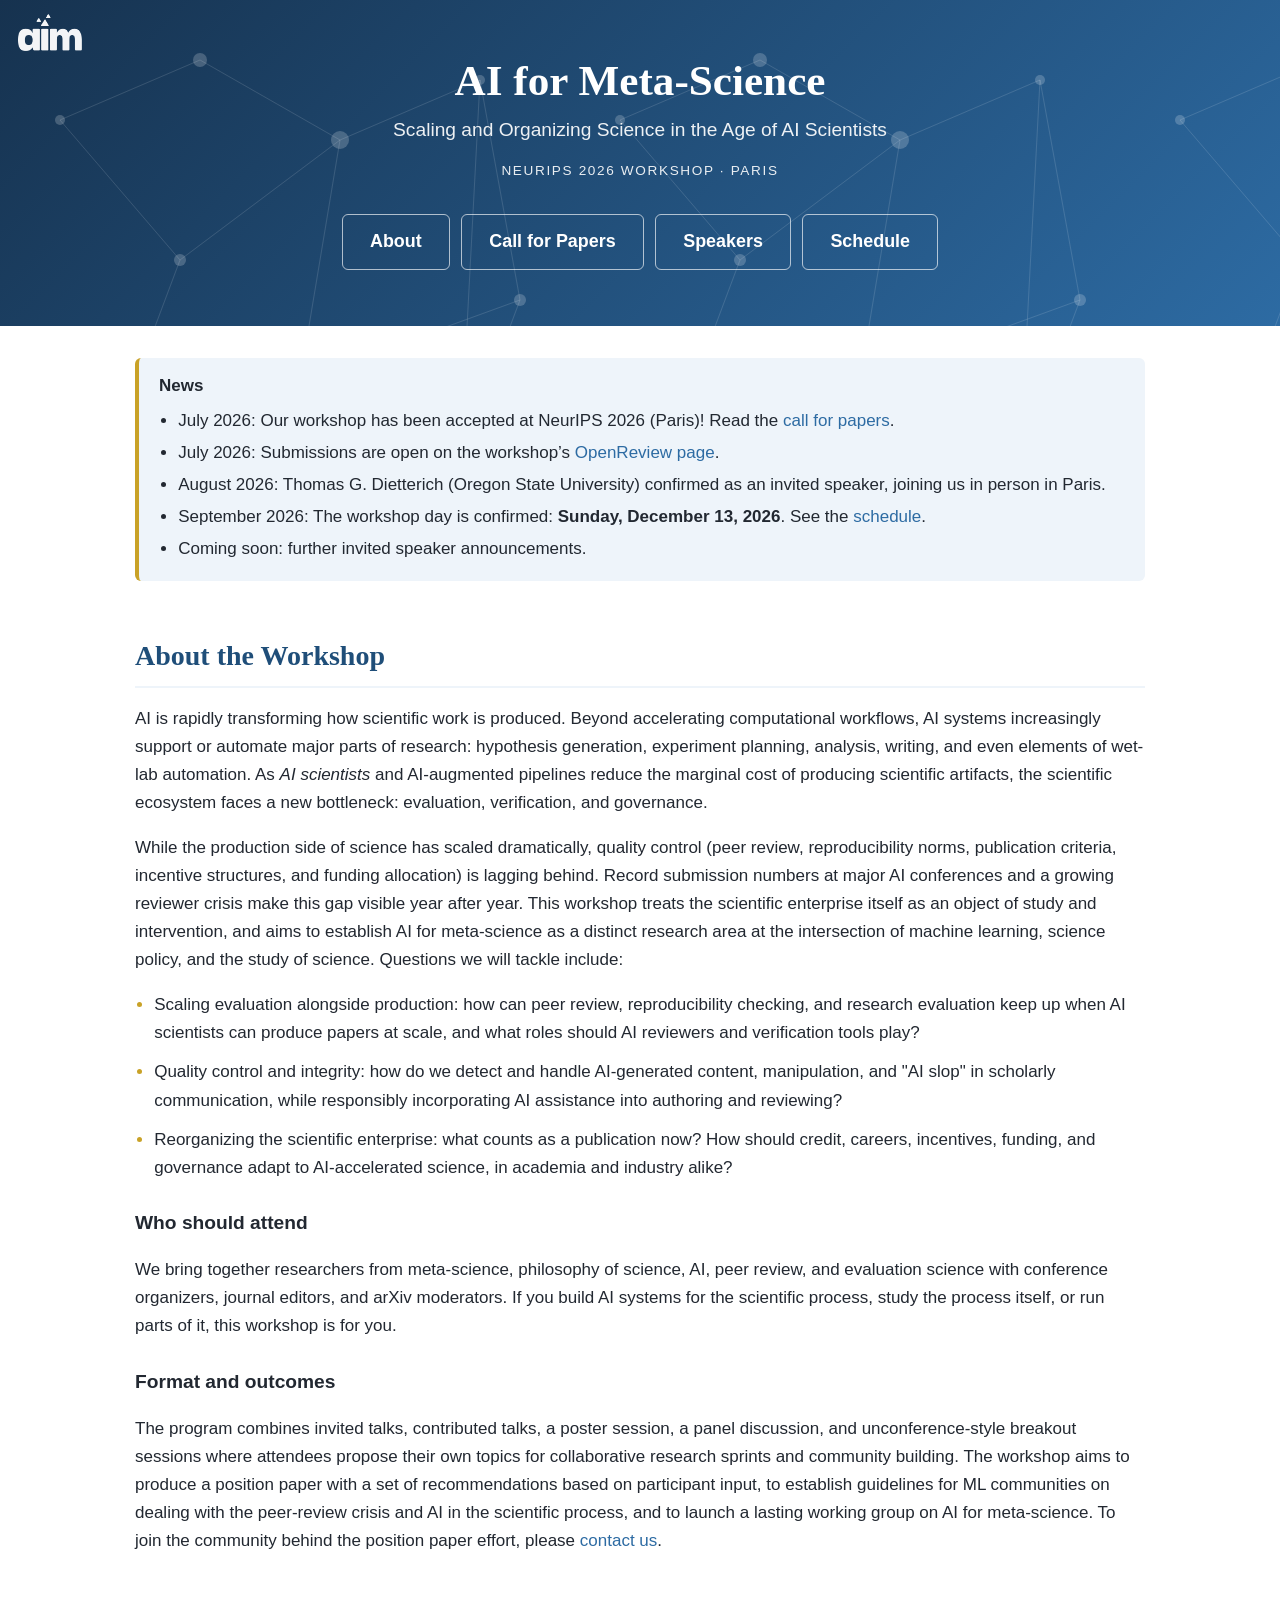
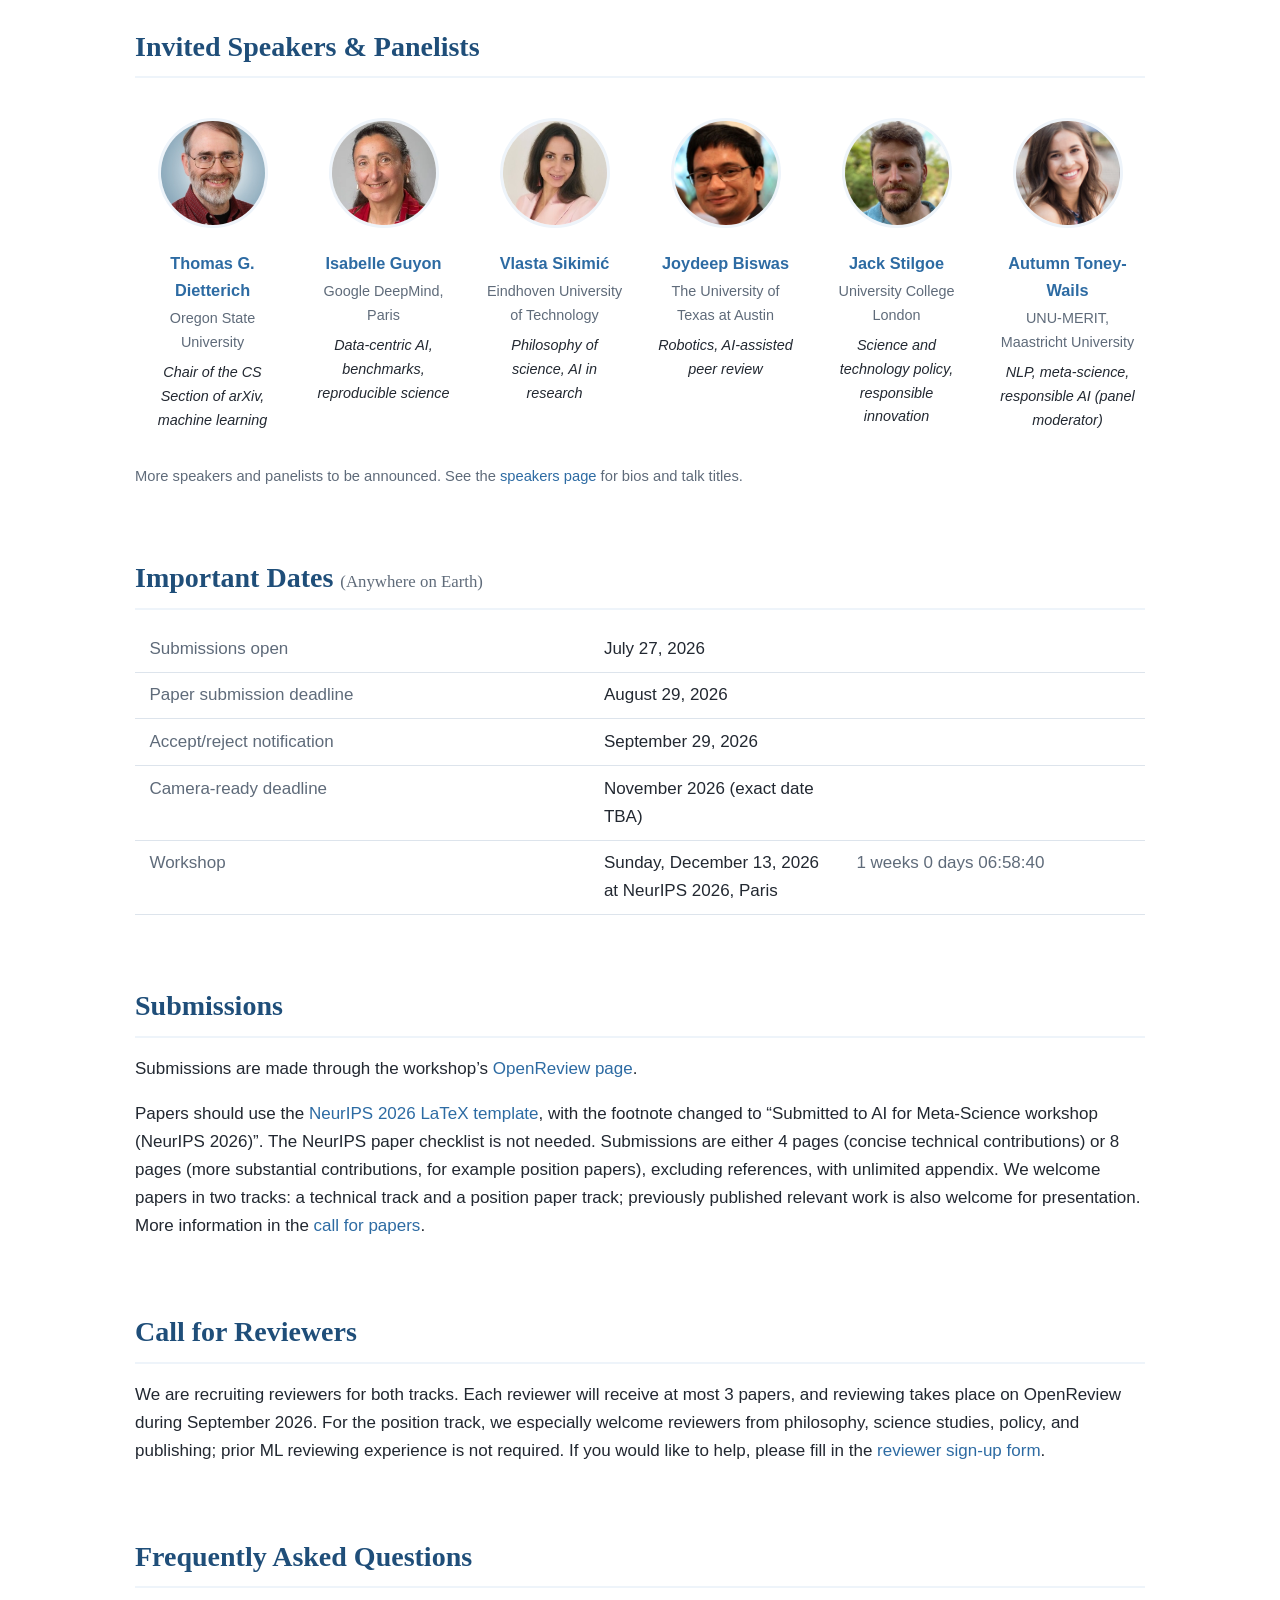
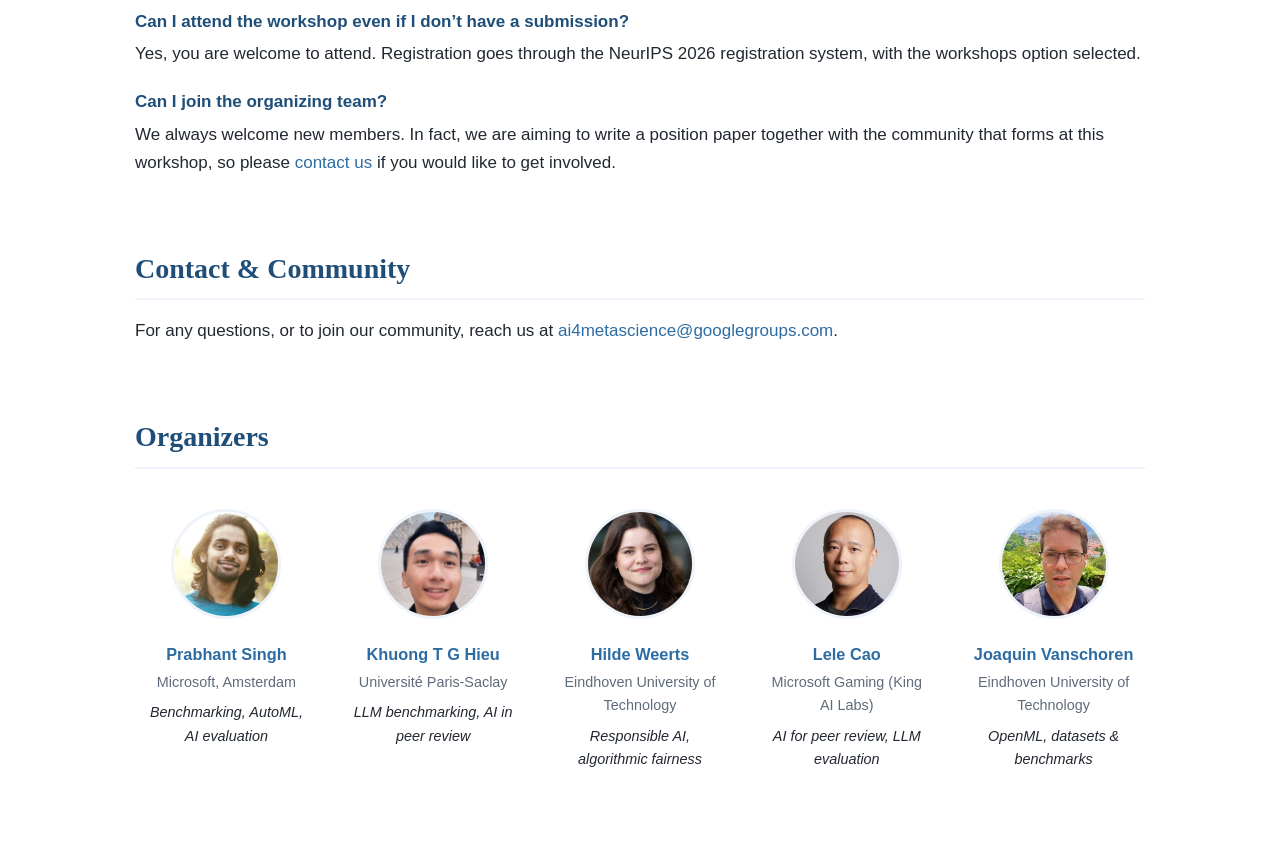
==== index.html @ 87238af1 "Confirm workshop day: Sunday, December 13, 2026" ====
<!DOCTYPE html>
<html lang="en">
<head>
  <meta charset="utf-8">
  <meta name="viewport" content="width=device-width, initial-scale=1">
  <title>AI for Meta-Science | NeurIPS 2026 Workshop</title>
  <meta name="description" content="AI for Meta-Science: Scaling and Organizing Science in the Age of AI Scientists. A NeurIPS 2026 workshop in Paris on AI in peer review, scientific evaluation, and the governance of AI-accelerated science. Call for papers: technical and position tracks, deadline August 29, 2026 (AoE).">
  <meta property="og:title" content="AI for Meta-Science | NeurIPS 2026 Workshop">
  <meta property="og:description" content="Call for papers: technical and position tracks on AI in peer review, AI scientists, and scientific evaluation. Submission deadline August 29, 2026 (AoE). Paris, December 13, 2026.">
  <meta property="og:type" content="website">
  <meta property="og:url" content="https://ai4metascience.org/">
  <meta property="og:image" content="https://ai4metascience.org/assets/aim-logo.png">
  <link rel="canonical" href="https://ai4metascience.org/">
  <script type="application/ld+json">
  {
    "@context": "https://schema.org",
    "@type": "Event",
    "name": "AI for Meta-Science: Scaling and Organizing Science in the Age of AI Scientists",
    "description": "A NeurIPS 2026 workshop on AI in peer review, scientific evaluation, and the governance of AI-accelerated science. Technical and position paper tracks; submission deadline August 29, 2026 (AoE).",
    "image": "https://ai4metascience.org/assets/aim-logo.png",
    "startDate": "2026-12-13T09:00:00+01:00",
    "endDate": "2026-12-13T18:00:00+01:00",
    "eventAttendanceMode": "https://schema.org/OfflineEventAttendanceMode",
    "eventStatus": "https://schema.org/EventScheduled",
    "location": {
      "@type": "Place",
      "name": "NeurIPS 2026",
      "address": {
        "@type": "PostalAddress",
        "addressLocality": "Paris",
        "addressCountry": "FR"
      }
    },
    "organizer": {
      "@type": "Organization",
      "name": "AI for Meta-Science Workshop Organizers",
      "url": "https://ai4metascience.org/",
      "email": "ai4metascience@googlegroups.com"
    },
    "url": "https://ai4metascience.org/"
  }
  </script>
  <link rel="icon" href="data:image/svg+xml,%3Csvg xmlns='http://www.w3.org/2000/svg' viewBox='0 0 32 32'%3E%3Ccircle cx='16' cy='16' r='15' fill='%2316324f'/%3E%3Ccircle cx='10' cy='11' r='3' fill='%23fff'/%3E%3Ccircle cx='22' cy='9' r='2.2' fill='%237fb3dd'/%3E%3Ccircle cx='21' cy='22' r='3' fill='%23fff'/%3E%3Ccircle cx='9' cy='23' r='2.2' fill='%237fb3dd'/%3E%3Cpath d='M10 11L22 9M22 9L21 22M21 22L9 23M9 23L10 11M10 11L21 22' stroke='%23aecde8' stroke-width='1' fill='none'/%3E%3C/svg%3E">
  <link rel="stylesheet" href="style.css">
</head>
<body>

<header id="top" class="hero">
  <a class="hero-brand" href="index.html"><img src="assets/aim-mark-white.png" alt="AI for Meta-Science" width="235" height="133"></a>
  <div class="hero-inner">
    <h1>AI for Meta&#8209;Science</h1>
    <p class="hero-sub">Scaling and Organizing Science in the Age of AI Scientists</p>
    <p class="hero-kicker">NeurIPS 2026 Workshop &middot; Paris</p>
    <div class="hero-buttons">
      <a class="btn btn-ghost" href="index.html">About</a>
      <a class="btn btn-ghost" href="cfp.html">Call for Papers</a>
      <a class="btn btn-ghost" href="speakers.html">Speakers</a>
      <a class="btn btn-ghost" href="schedule.html">Schedule</a>
    </div>
    </div>
  </div>
</header>

<main>

<section id="news" class="section">
  <div class="news-box">
    <strong>News</strong>
    <ul>
      <li>July 2026: Our workshop has been accepted at NeurIPS 2026 (Paris)! Read the <a href="cfp.html">call for papers</a>.</li>
      <li>July 2026: Submissions are open on the workshop&rsquo;s <a href="https://openreview.net/group?id=NeurIPS.cc/2026/Workshop/AI4MetaScience">OpenReview page</a>.</li>
      <li>August 2026: Thomas G. Dietterich (Oregon State University) confirmed as an invited speaker, joining us in person in Paris.</li>
      <li>September 2026: The workshop day is confirmed: <strong>Sunday, December 13, 2026</strong>. See the <a href="schedule.html">schedule</a>.</li>
      <li>Coming soon: further invited speaker announcements.</li>
    </ul>
  </div>
</section>

<section id="about" class="section">
  <h2>About the Workshop</h2>
  <p>
    AI is rapidly transforming how scientific work is produced. Beyond accelerating computational
    workflows, AI systems increasingly support or automate major parts of research: hypothesis
    generation, experiment planning, analysis, writing, and even elements of wet-lab automation.
    As <em>AI scientists</em> and AI-augmented pipelines reduce the marginal cost of producing
    scientific artifacts, the scientific ecosystem faces a new bottleneck: evaluation,
    verification, and governance.
  </p>
  <p>
    While the production side of science has scaled dramatically, quality control (peer review,
    reproducibility norms, publication criteria, incentive structures, and funding allocation)
    is lagging behind. Record submission numbers at major AI conferences and a growing reviewer
    crisis make this gap visible year after year. This workshop treats the scientific enterprise
    itself as an object of study and intervention, and aims to establish AI for meta-science as
    a distinct research area at the intersection of machine learning, science policy, and the
    study of science. Questions we will tackle include:
  </p>
  <ul class="objectives">
    <li>Scaling evaluation alongside production: how can peer review, reproducibility checking, and research evaluation keep up when AI scientists can produce papers at scale, and what roles should AI reviewers and verification tools play?</li>
    <li>Quality control and integrity: how do we detect and handle AI-generated content, manipulation, and "AI slop" in scholarly communication, while responsibly incorporating AI assistance into authoring and reviewing?</li>
    <li>Reorganizing the scientific enterprise: what counts as a publication now? How should credit, careers, incentives, funding, and governance adapt to AI-accelerated science, in academia and industry alike?</li>
  </ul>
  <h3>Who should attend</h3>
  <p>
    We bring together researchers from meta-science, philosophy of science, AI, peer review, and
    evaluation science with conference organizers, journal editors, and arXiv moderators. If you
    build AI systems for the scientific process, study the process itself, or run parts of it,
    this workshop is for you.
  </p>
  <h3>Format and outcomes</h3>
  <p>
    The program combines invited talks, contributed talks, a poster session, a panel discussion,
    and unconference-style breakout sessions where attendees propose their own topics for
    collaborative research sprints and community building. The workshop aims to produce a
    position paper with a set of recommendations based on participant input, to establish
    guidelines for ML communities on dealing with the peer-review crisis and AI in the scientific
    process, and to launch a lasting working group on AI for meta-science. To join the community
    behind the position paper effort, please <a href="#contact">contact us</a>.
  </p>
</section>

<section id="speakers" class="section">
  <h2>Invited Speakers &amp; Panelists</h2>
  <div class="people-grid">
    <div class="person">
      <img class="avatar" src="assets/thomas-dietterich.jpg" alt="Thomas G. Dietterich">
      <h3><a href="https://web.engr.oregonstate.edu/~tgd/">Thomas G. Dietterich</a></h3>
      <p class="affil">Oregon State University</p>
      <p class="talk">Chair of the CS Section of arXiv, machine learning</p>
    </div>
    <div class="person">
      <img class="avatar" src="assets/isabelle-guyon.jpg" alt="Isabelle Guyon">
      <h3><a href="https://guyon.chalearn.org/">Isabelle Guyon</a></h3>
      <p class="affil">Google DeepMind, Paris</p>
      <p class="talk">Data-centric AI, benchmarks, reproducible science</p>
    </div>
    <div class="person">
      <img class="avatar" src="assets/vlasta-sikimic.jpg" alt="Vlasta Sikimić">
      <h3><a href="https://vlastasikimic.com/">Vlasta Sikimić</a></h3>
      <p class="affil">Eindhoven University of Technology</p>
      <p class="talk">Philosophy of science, AI in research</p>
    </div>
    <div class="person">
      <img class="avatar" src="assets/joydeep-biswas.jpg" alt="Joydeep Biswas">
      <h3><a href="https://www.joydeepb.com/">Joydeep Biswas</a></h3>
      <p class="affil">The University of Texas at Austin</p>
      <p class="talk">Robotics, AI-assisted peer review</p>
    </div>
    <div class="person">
      <img class="avatar" src="assets/jack-stilgoe.jpg" alt="Jack Stilgoe">
      <h3><a href="https://profiles.ucl.ac.uk/342-jack-stilgoe">Jack Stilgoe</a></h3>
      <p class="affil">University College London</p>
      <p class="talk">Science and technology policy, responsible innovation</p>
    </div>
    <div class="person">
      <img class="avatar" src="assets/autumn-toney-wails.jpg" alt="Autumn Toney-Wails">
      <h3><a href="https://www.autumntoney.com/">Autumn Toney-Wails</a></h3>
      <p class="affil">UNU-MERIT, Maastricht University</p>
      <p class="talk">NLP, meta-science, responsible AI (panel moderator)</p>
    </div>
  </div>
  <p class="note">More speakers and panelists to be announced. See the <a href="speakers.html">speakers page</a> for bios and talk titles.</p>
</section>

<section id="dates" class="section">
  <h2>Important Dates <span class="muted-inline">(Anywhere on Earth)</span></h2>
  <table class="dates-table">
    <tbody>
      <tr><td>Submissions open</td><td>July 27, 2026</td><td class="cd"></td></tr>
      <tr><td>Paper submission deadline</td><td>August 29, 2026</td><td class="cd"><span class="countdown" data-deadline="2026-08-30T11:59:59Z"></span></td></tr>
      <tr><td>Accept/reject notification</td><td>September 29, 2026</td><td class="cd"><span class="countdown" data-deadline="2026-09-30T11:59:59Z"></span></td></tr>
      <tr><td>Camera-ready deadline</td><td>November 2026 (exact date TBA)</td><td class="cd"></td></tr>
      <tr><td>Workshop</td><td>Sunday, December 13, 2026 at NeurIPS 2026, Paris</td><td class="cd"><span class="countdown" data-deadline="2026-12-13T08:00:00Z"></span></td></tr>
    </tbody>
  </table>
</section>

<section id="submissions" class="section">
  <h2>Submissions</h2>
  <p>
    Submissions are made through the workshop&rsquo;s
    <a href="https://openreview.net/group?id=NeurIPS.cc/2026/Workshop/AI4MetaScience">OpenReview page</a>.
  </p>
  <p>
    Papers should use the <a href="https://media.neurips.cc/Conferences/NeurIPS2026/Formatting_Instructions_For_NeurIPS_2026.zip">NeurIPS 2026 LaTeX template</a>, with the footnote changed to
    &ldquo;Submitted to AI for Meta-Science workshop (NeurIPS 2026)&rdquo;. The NeurIPS paper
    checklist is not needed. Submissions are either 4 pages (concise technical contributions)
    or 8 pages (more substantial contributions, for example position papers), excluding
    references, with unlimited appendix. We welcome papers in two tracks: a technical track and
    a position paper track; previously published relevant work is also welcome for presentation.
    More information in the <a href="cfp.html">call for papers</a>.
  </p>
</section>

<section id="reviewers" class="section">
  <h2>Call for Reviewers</h2>
  <p>
    We are recruiting reviewers for both tracks. Each reviewer will receive at most 3 papers,
    and reviewing takes place on OpenReview during September 2026. For the position track, we
    especially welcome reviewers from philosophy, science studies, policy, and publishing;
    prior ML reviewing experience is not required. If you would like to help, please fill in
    the <a href="https://docs.google.com/forms/d/e/1FAIpQLSc_pk9MGWnJFc95e-AzA_9iE_-XZbO8RTX6YzuLdfLNyFTvyA/viewform">reviewer sign-up form</a>.
  </p>
</section>

<section id="faq" class="section">
  <h2>Frequently Asked Questions</h2>
  <dl class="faq">
    <dt>Can I attend the workshop even if I don&rsquo;t have a submission?</dt>
    <dd>
      Yes, you are welcome to attend. Registration goes through the NeurIPS 2026 registration
      system, with the workshops option selected.
    </dd>

    <dt>Can I join the organizing team?</dt>
    <dd>
      We always welcome new members. In fact, we are aiming to write a position paper together
      with the community that forms at this workshop, so please
      <a href="#contact">contact us</a> if you would like to get
      involved.
    </dd>
  </dl>
</section>

<section id="contact" class="section">
  <h2>Contact &amp; Community</h2>
  <p>
    For any questions, or to join our community, reach us at
    <a href="mailto:ai4metascience@googlegroups.com">ai4metascience@googlegroups.com</a>.
  </p>
</section>

<section id="organizers" class="section">
  <h2>Organizers</h2>
  <div class="people-grid">
    <div class="person">
      <img class="avatar" src="assets/prabhant-singh.jpg" alt="Prabhant Singh">
      <h3><a href="https://prabhant.github.io/">Prabhant Singh</a></h3>
      <p class="affil">Microsoft, Amsterdam</p>
      <p class="talk">Benchmarking, AutoML, AI evaluation</p>
    </div>
    <div class="person">
      <img class="avatar" src="assets/khuong-hieu.jpg" alt="Khuong T G Hieu">
      <h3><a href="https://www.linkedin.com/in/hieu-khuong/">Khuong T G Hieu</a></h3>
      <p class="affil">Université Paris-Saclay</p>
      <p class="talk">LLM benchmarking, AI in peer review</p>
    </div>
    <div class="person">
      <img class="avatar" src="assets/hilde-weerts.jpg" alt="Hilde Weerts">
      <h3><a href="https://hildeweerts.nl/">Hilde Weerts</a></h3>
      <p class="affil">Eindhoven University of Technology</p>
      <p class="talk">Responsible AI, algorithmic fairness</p>
    </div>
    <div class="person">
      <img class="avatar" src="assets/lele-cao.jpg" alt="Lele Cao">
      <h3><a href="https://llcresearch.com/">Lele Cao</a></h3>
      <p class="affil">Microsoft Gaming (King AI Labs)</p>
      <p class="talk">AI for peer review, LLM evaluation</p>
    </div>
    <div class="person">
      <img class="avatar" src="assets/joaquin-vanschoren.jpg" alt="Joaquin Vanschoren">
      <h3><a href="https://joaquinvanschoren.github.io/">Joaquin Vanschoren</a></h3>
      <p class="affil">Eindhoven University of Technology</p>
      <p class="talk">OpenML, datasets &amp; benchmarks</p>
    </div>
  </div>
</section>

</main>

<script>
(function () {
  var spans = document.querySelectorAll('.countdown[data-deadline]');
  if (!spans.length) return;
  function pad(n) { return (n < 10 ? '0' : '') + n; }
  function tick() {
    var now = Date.now();
    Array.prototype.forEach.call(spans, function (el) {
      var s = Math.floor((Date.parse(el.getAttribute('data-deadline')) - now) / 1000);
      if (s <= 0) { el.textContent = ''; return; }
      var w = Math.floor(s / 604800);
      var d = Math.floor(s % 604800 / 86400);
      el.textContent = w + ' weeks ' + d + ' days ' +
        pad(Math.floor(s % 86400 / 3600)) + ':' + pad(Math.floor(s % 3600 / 60)) + ':' + pad(s % 60);
    });
    setTimeout(tick, 1000);
  }
  tick();
})();
</script>

</body>
</html>
---- style.css ----
/* AI for Meta-Science — NeurIPS 2026 workshop site */

:root {
  --accent: #1f4e79;        /* deep blue */
  --accent-light: #2d6ba3;
  --accent-bg: #eef4fa;
  --gold: #c9a227;          /* small accent for character */
  --text: #222831;
  --muted: #5f6b7a;
  --border: #dde4ec;
  --bg: #ffffff;
  --hero-grad-a: #16324f;
  --hero-grad-b: #2d6ba3;
  --max-width: 1050px;
  --display-font: Charter, "Bitstream Charter", "Iowan Old Style", Georgia, serif;
}

* { box-sizing: border-box; }

body {
  margin: 0;
  font-family: -apple-system, BlinkMacSystemFont, "Segoe UI", Roboto, Helvetica, Arial, sans-serif;
  font-size: 17px;
  line-height: 1.65;
  color: var(--text);
  background: var(--bg);
}

a { color: var(--accent-light); text-decoration: none; }
a:hover { text-decoration: underline; }

/* ---------- Hero ---------- */

.hero {
  position: relative;
  background: linear-gradient(135deg, var(--hero-grad-a), var(--hero-grad-b));
  color: #fff;
  text-align: center;
  padding: 3.5rem 1.25rem 3rem;
  overflow: hidden;
}

/* subtle "citation network" motif */
.hero::before {
  content: "";
  position: absolute;
  inset: 0;
  background-image: url("data:image/svg+xml,%3Csvg xmlns='http://www.w3.org/2000/svg' width='560' height='560' viewBox='0 0 560 560'%3E%3Cg fill='none' stroke='%23ffffff' stroke-opacity='0.13'%3E%3Cpath d='M60 120L200 60M200 60L340 140M340 140L480 80M60 120L180 260M180 260L340 140M180 260L120 420M120 420L300 380M300 380L340 140M300 380L460 460M460 460L480 80M480 80L520 300M520 300L460 460M520 300L300 380'/%3E%3C/g%3E%3Cg fill='%23ffffff' fill-opacity='0.20'%3E%3Ccircle cx='60' cy='120' r='5'/%3E%3Ccircle cx='200' cy='60' r='7'/%3E%3Ccircle cx='340' cy='140' r='9'/%3E%3Ccircle cx='480' cy='80' r='5'/%3E%3Ccircle cx='180' cy='260' r='6'/%3E%3Ccircle cx='120' cy='420' r='7'/%3E%3Ccircle cx='300' cy='380' r='9'/%3E%3Ccircle cx='460' cy='460' r='5'/%3E%3Ccircle cx='520' cy='300' r='6'/%3E%3C/g%3E%3C/svg%3E");
  background-repeat: repeat;
  background-size: 560px 560px;
  pointer-events: none;
}

.hero-inner { position: relative; max-width: var(--max-width); margin: 0 auto; }

.hero-brand {
  position: absolute;
  top: 0.9rem;
  left: 1.1rem;
  z-index: 1;
}
.hero-brand img { width: 64px; height: auto; display: block; opacity: 0.95; }
.hero-brand:hover img { opacity: 1; }
@media (max-width: 720px) { .hero-brand img { width: 48px; } }

.hero-kicker {
  text-transform: uppercase;
  letter-spacing: 0.12em;
  font-size: 0.85rem;
  opacity: 0.9;
  margin: 0 0 2rem;
}

.hero h1 {
  font-family: var(--display-font);
  font-size: clamp(1.6rem, 4vw, 2.7rem);
  margin: 0 0 0.5rem;
  line-height: 1.15;
}

.hero-sub {
  font-size: clamp(1rem, 2.2vw, 1.2rem);
  opacity: 0.92;
  margin: 0 auto 0.9rem;
  max-width: 42em;
}

.hero-buttons { display: flex; gap: 0.7rem; justify-content: center; flex-wrap: wrap; margin-bottom: 0.5rem; }

.btn {
  display: inline-block;
  padding: 0.75rem 1.7rem;
  border-radius: 6px;
  font-weight: 600;
  font-size: 1.12rem;
}
.btn:hover { text-decoration: none; }
.btn-ghost { border: 1.5px solid rgba(255,255,255,0.65); color: #fff; }
.btn-ghost:hover { background: rgba(255,255,255,0.14); }


/* ---------- Sections ---------- */

.section {
  max-width: var(--max-width);
  margin: 0 auto;
  padding: 2.75rem 1.25rem 0.5rem;
}

.section h2 {
  font-family: var(--display-font);
  color: var(--accent);
  font-size: 1.75rem;
  margin: 0 0 1rem;
  padding-bottom: 0.4rem;
  border-bottom: 2px solid var(--accent-bg);
}

.section h3 { color: var(--text); font-size: 1.2rem; margin: 1.6rem 0 0.6rem; }

.note { color: var(--muted); font-size: 0.92rem; }
.muted { color: var(--muted); font-size: 0.9rem; }
.muted-inline { color: var(--muted); font-size: 1.05rem; font-weight: 400; font-family: inherit; }

.objectives { padding-left: 1.2rem; }
.objectives li { margin: 0.7rem 0; }
.objectives li::marker { color: var(--gold); }

/* ---------- News box ---------- */

#news { padding-top: 2rem; }

.news-box {
  background: var(--accent-bg);
  border-left: 4px solid var(--gold);
  border-radius: 6px;
  padding: 0.9rem 1.25rem;
}
.news-box ul { margin: 0.4rem 0 0; padding-left: 1.2rem; }
.news-box li { margin: 0.25rem 0; }

/* ---------- CFP tracks ---------- */

.tracks {
  display: grid;
  grid-template-columns: 1fr 1fr;
  gap: 1.25rem;
  margin: 1.5rem 0;
}

@media (max-width: 720px) { .tracks { grid-template-columns: 1fr; } }

.track-card {
  border: 1px solid var(--border);
  border-top: 4px solid var(--accent);
  border-radius: 8px;
  padding: 1.1rem 1.3rem;
  background: #fbfcfe;
  display: flex;
  flex-direction: column;
}
.track-card .note { margin-top: auto; padding-top: 0.8rem; }
.track-card h3 { margin-top: 0; color: var(--accent); font-weight: normal; font-style: italic; font-family: var(--display-font); font-size: 1.35rem; }
.track-card ul { padding-left: 1.2rem; margin: 0.5rem 0; }
.track-card li { margin: 0.35rem 0; }

.guidelines { padding-left: 1.2rem; }
.guidelines li { margin: 0.6rem 0; }

/* ---------- FAQ ---------- */

.faq dt {
  font-weight: 700;
  color: var(--accent);
  margin: 1.2rem 0 0.3rem;
}
.faq dd { margin: 0 0 0.8rem; }

/* ---------- Tables ---------- */

table { border-collapse: collapse; width: 100%; margin: 1rem 0; }

.dates-table td {
  padding: 0.55rem 0.9rem;
  border-bottom: 1px solid var(--border);
  vertical-align: top;
}

.dates-table tr td:first-child { width: 45%; color: var(--muted); }

/* Program table: Event | Speaker | Time */

.program-table th {
  text-align: left;
  padding: 0.55rem 0.9rem;
  border-bottom: 2px solid var(--accent);
  color: var(--accent);
  font-size: 0.95rem;
}

.program-table td {
  padding: 0.55rem 0.9rem;
  border-bottom: 1px solid var(--border);
  vertical-align: top;
}

.program-table tr td:nth-child(2) { color: var(--muted); }

.program-table tr td:last-child {
  width: 5.5rem;
  font-weight: 600;
  color: var(--accent);
  white-space: nowrap;
  text-align: right;
}
.program-table tr th:last-child { text-align: right; }

/* ---------- People cards (organizers grid) ---------- */

.people-grid {
  display: grid;
  grid-template-columns: repeat(auto-fit, minmax(180px, 1fr));
  gap: 1.5rem;
  margin: 1.5rem 0 1rem;
}

/* Speakers grid on the homepage: one row of 6 on desktop */
#speakers .people-grid { grid-template-columns: repeat(6, 1fr); gap: 1rem; }
@media (max-width: 940px) {
  #speakers .people-grid { grid-template-columns: repeat(auto-fit, minmax(150px, 1fr)); }
}

.person {
  text-align: center;
  padding: 1rem 0.6rem;
  border-radius: 10px;
  transition: transform 0.15s ease, box-shadow 0.15s ease;
}
.person:hover {
  transform: translateY(-3px);
  box-shadow: 0 6px 18px rgba(31, 78, 121, 0.12);
}

/* Initials placeholder (div) and real photo (img) share .avatar */
.avatar {
  width: 110px;
  height: 110px;
  border-radius: 50%;
  flex-shrink: 0;
}
.person .avatar { margin: 0 auto 0.6rem; }
div.avatar {
  background: linear-gradient(135deg, var(--hero-grad-a), var(--hero-grad-b));
  color: #fff;
  font-size: 1.8rem;
  font-weight: 700;
  letter-spacing: 0.03em;
  display: flex;
  align-items: center;
  justify-content: center;
}
img.avatar {
  object-fit: cover;
  object-position: center 25%;
  border: 3px solid var(--accent-bg);
}

.person h3 { margin: 0.2rem 0; font-size: 1.02rem; }
.person .affil { margin: 0; color: var(--muted); font-size: 0.9rem; }
.person .talk { margin: 0.4rem 0 0; font-size: 0.9rem; font-style: italic; }

/* ---------- Speaker entries with bios (speakers page) ---------- */

.speaker-entry {
  display: flex;
  gap: 1.4rem;
  align-items: flex-start;
  margin: 2rem 0;
  padding: 1.25rem 1.4rem;
  border: 1px solid var(--border);
  border-left: 4px solid var(--accent);
  border-radius: 8px;
  background: #fbfcfe;
}

.speaker-entry .avatar { width: 120px; height: 120px; }

.speaker-body h3 { margin: 0 0 0.15rem; font-size: 1.2rem; }
.speaker-body .affil { margin: 0; color: var(--muted); font-size: 0.95rem; }
.speaker-body .talk-title {
  margin: 0.4rem 0 0.6rem;
  font-style: italic;
  color: var(--accent);
  font-weight: 600;
}
.speaker-body .bio { margin: 0.4rem 0 0; font-size: 0.96rem; }

@media (max-width: 600px) {
  .speaker-entry { flex-direction: column; align-items: center; text-align: center; }
}

/* ---------- Page end ---------- */

main { padding-bottom: 3.5rem; }

/* ---------- Deadline countdown (NeurIPS-style right column) ---------- */
.dates-table td.cd {
  width: 30%;
  color: var(--muted);
  font-variant-numeric: tabular-nums;
}
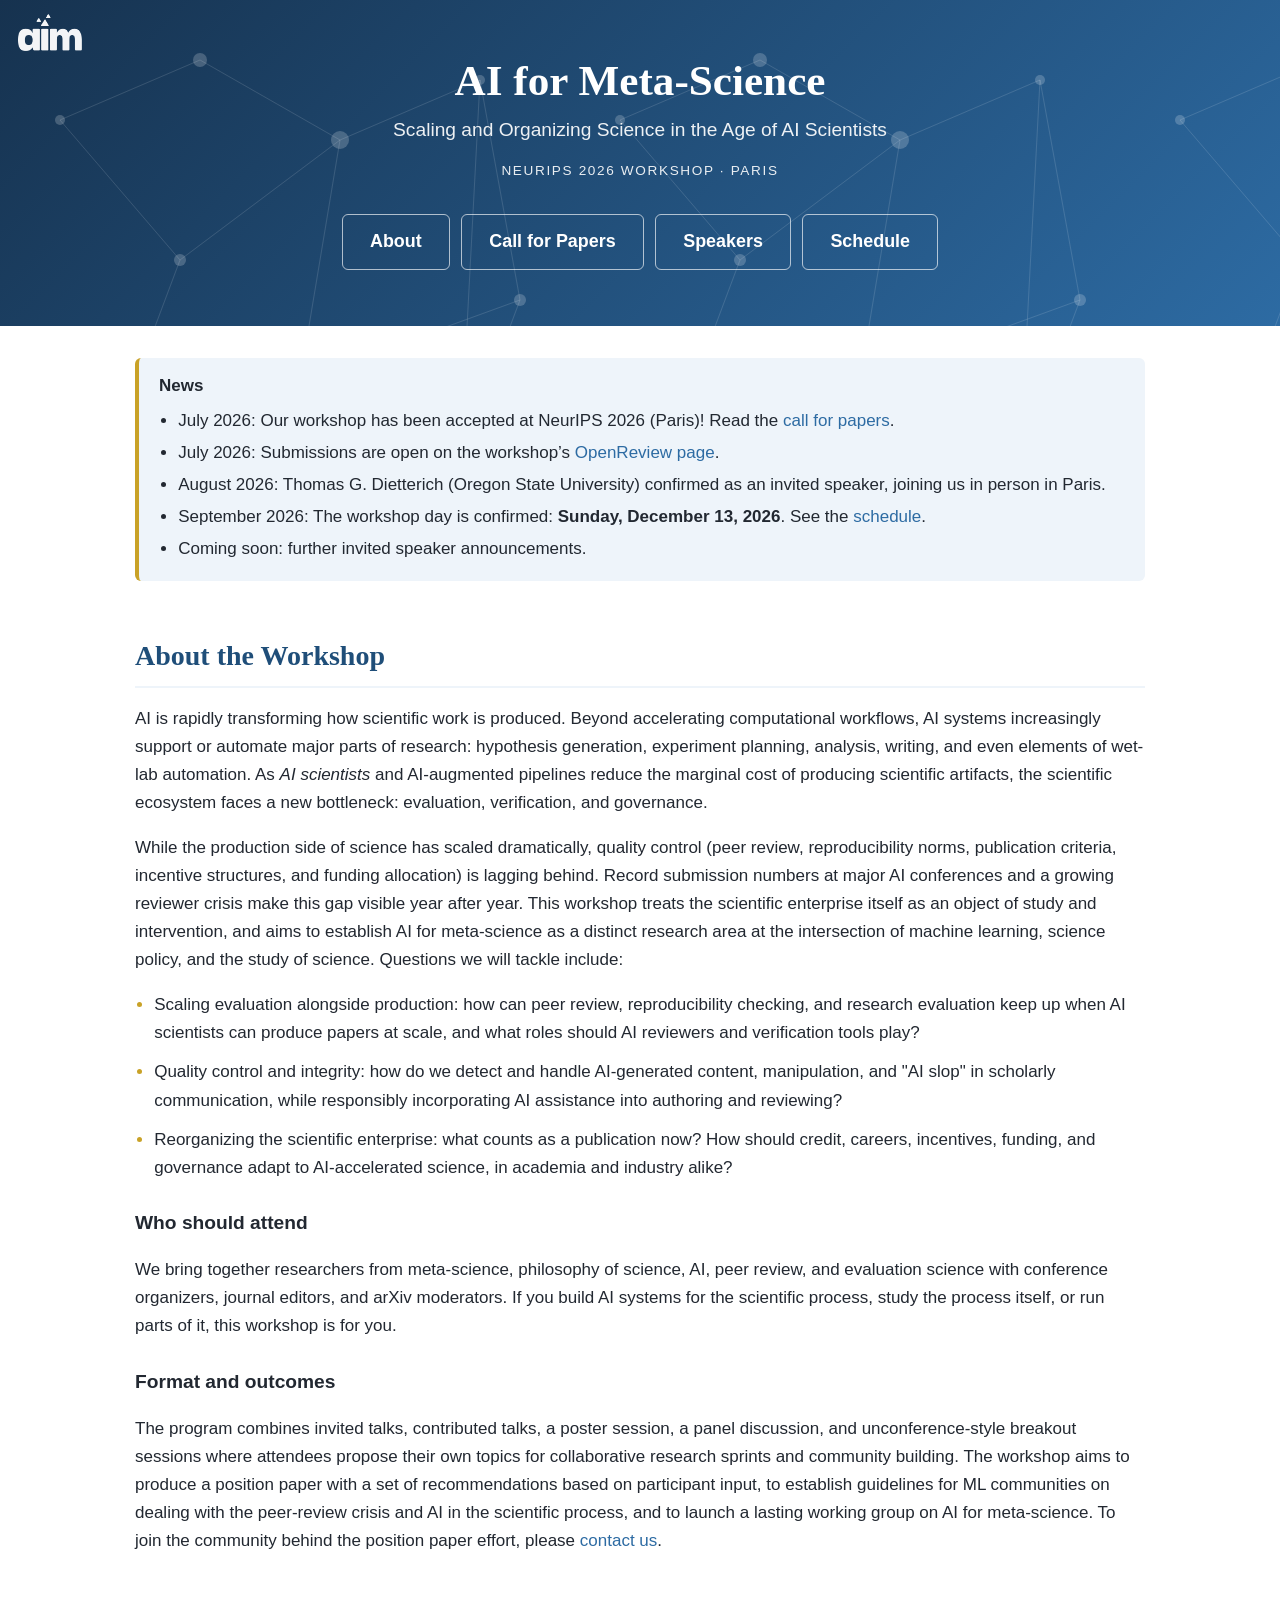
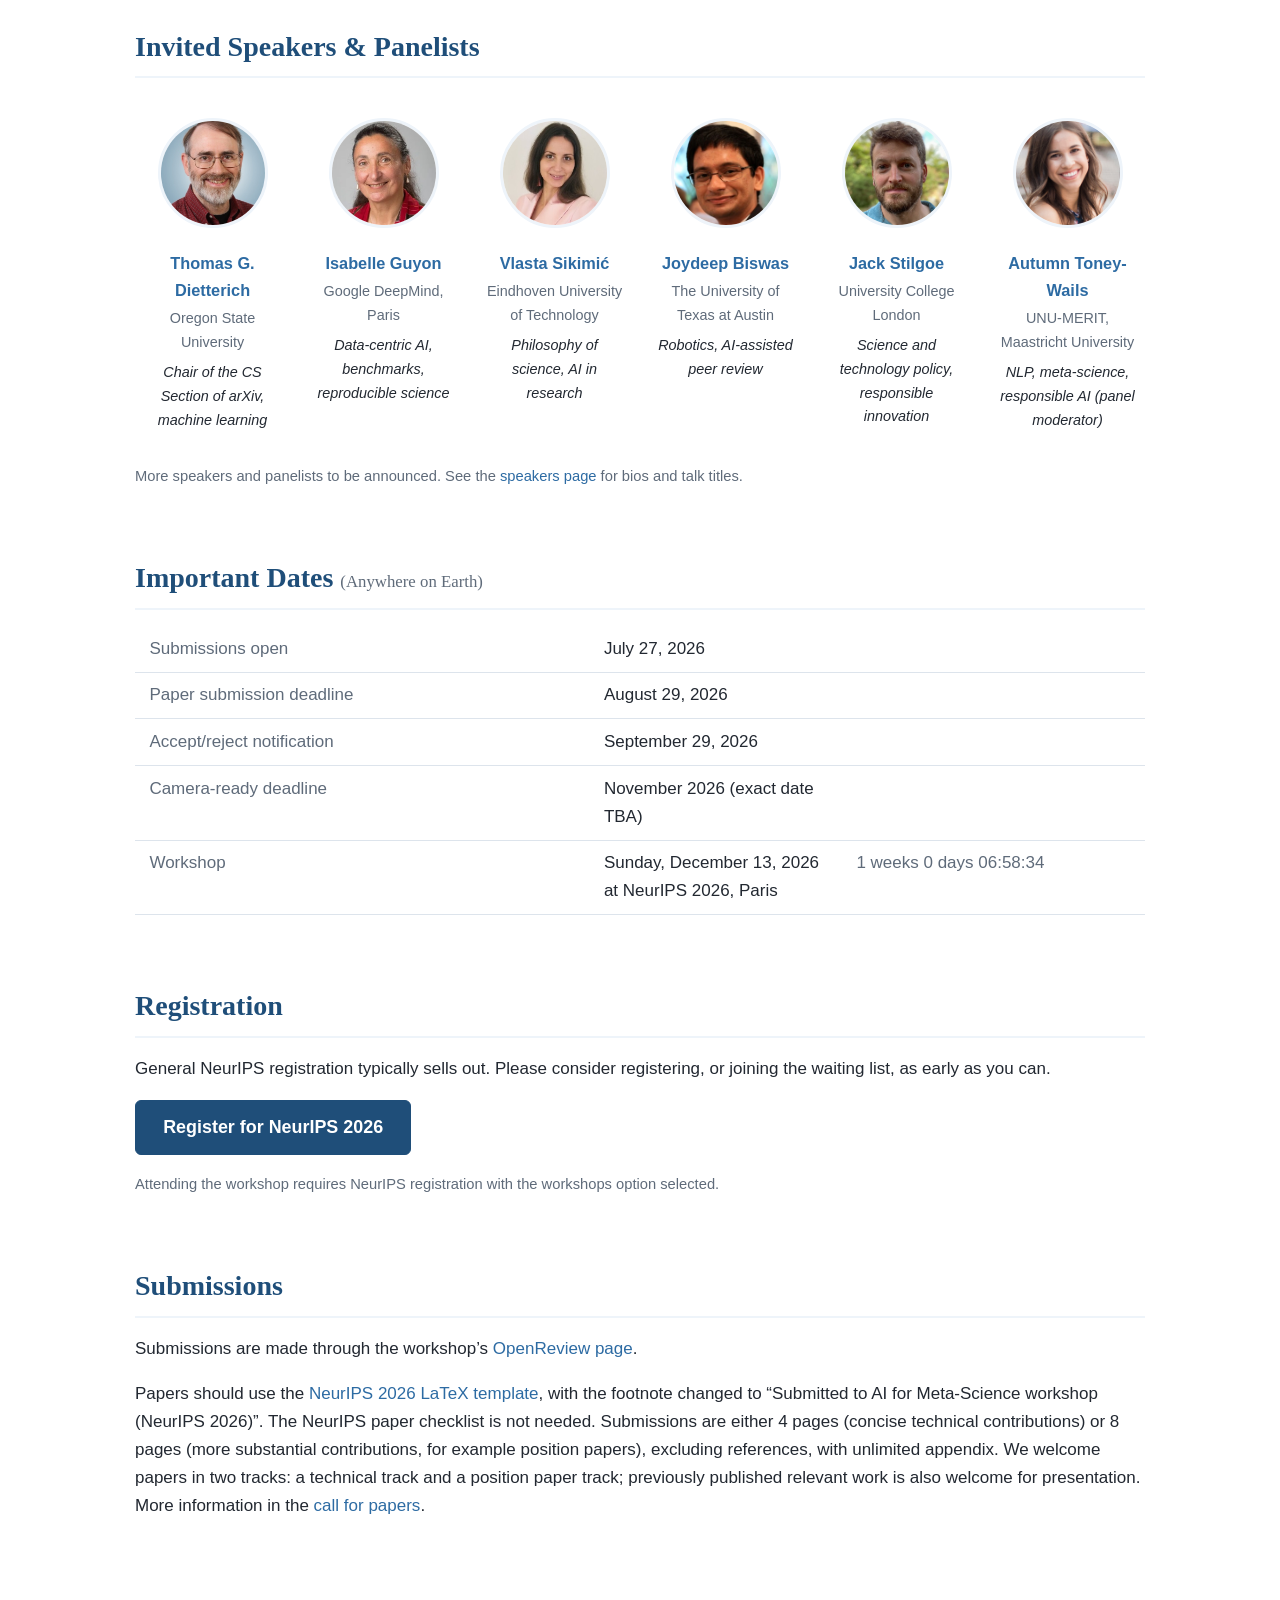
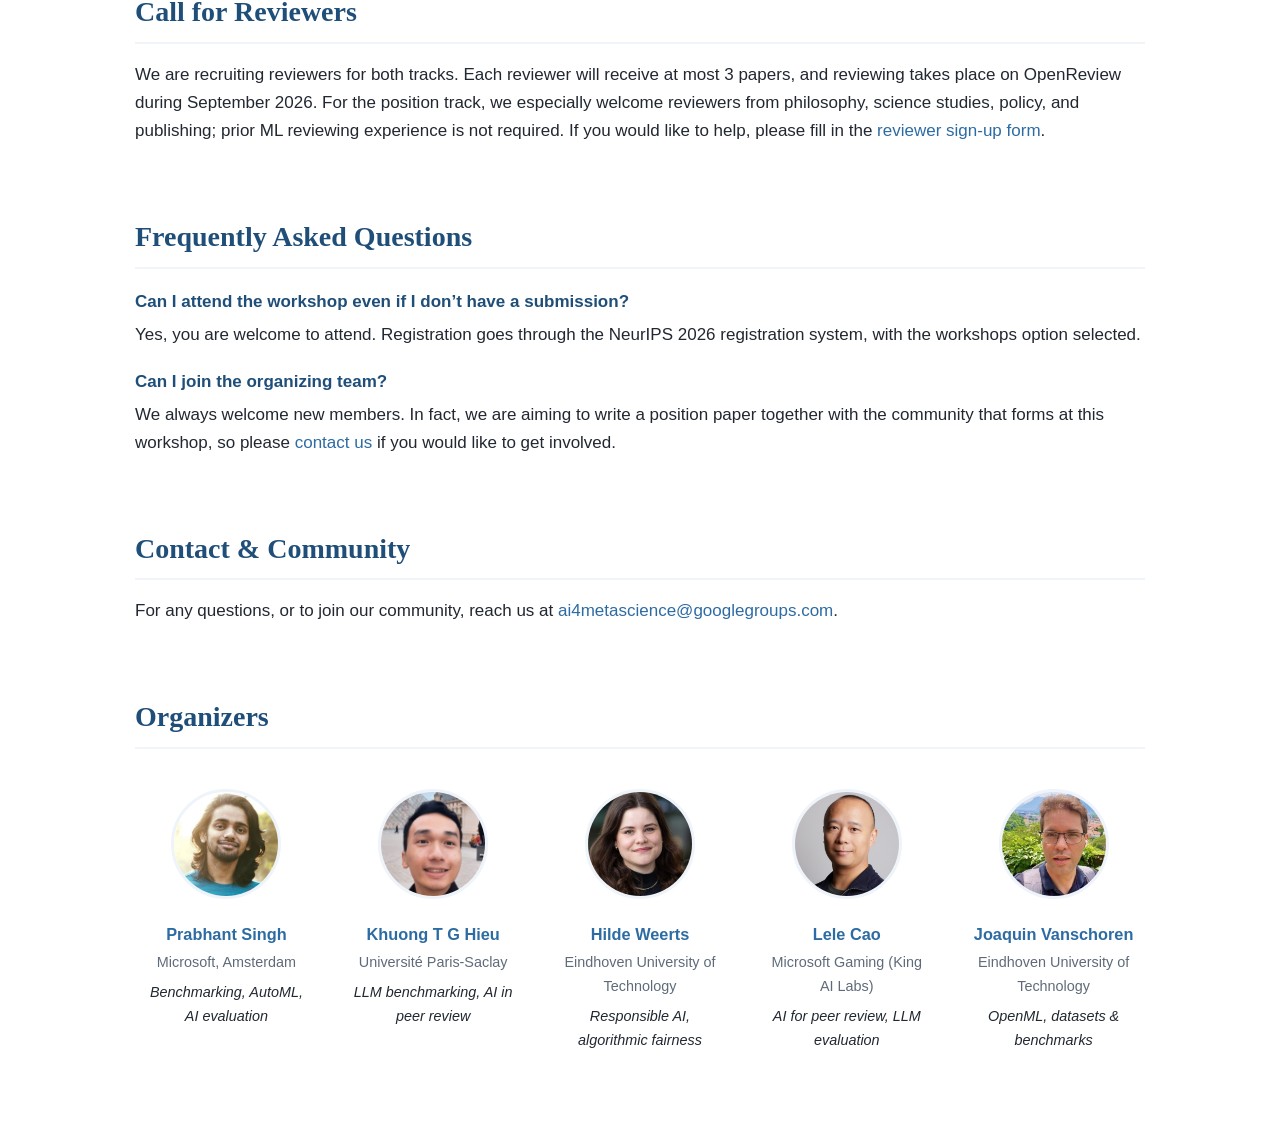
==== commit 2aad0ad8: "Add a NeurIPS registration section to the home page Registration for NeurIPS generally sells out, so" ====
--- a/index.html
+++ b/index.html
@@ -175,6 +175,20 @@
   </table>
 </section>
 
+<section id="registration" class="section">
+  <h2>Registration</h2>
+  <p>
+    General NeurIPS registration typically sells out. Please consider registering, or joining the
+    waiting list, as early as you can.
+  </p>
+  <p>
+    <a class="btn btn-primary" href="https://neurips-europe.cc/">Register for NeurIPS 2026</a>
+  </p>
+  <p class="note">
+    Attending the workshop requires NeurIPS registration with the workshops option selected.
+  </p>
+</section>
+
 <section id="submissions" class="section">
   <h2>Submissions</h2>
   <p>
--- a/style.css
+++ b/style.css
@@ -97,6 +97,8 @@
 .btn:hover { text-decoration: none; }
 .btn-ghost { border: 1.5px solid rgba(255,255,255,0.65); color: #fff; }
 .btn-ghost:hover { background: rgba(255,255,255,0.14); }
+.btn-primary { background: var(--accent); color: #fff; border: 1.5px solid var(--accent); }
+.btn-primary:hover { background: var(--accent-light); border-color: var(--accent-light); }
 
 
 /* ---------- Sections ---------- */
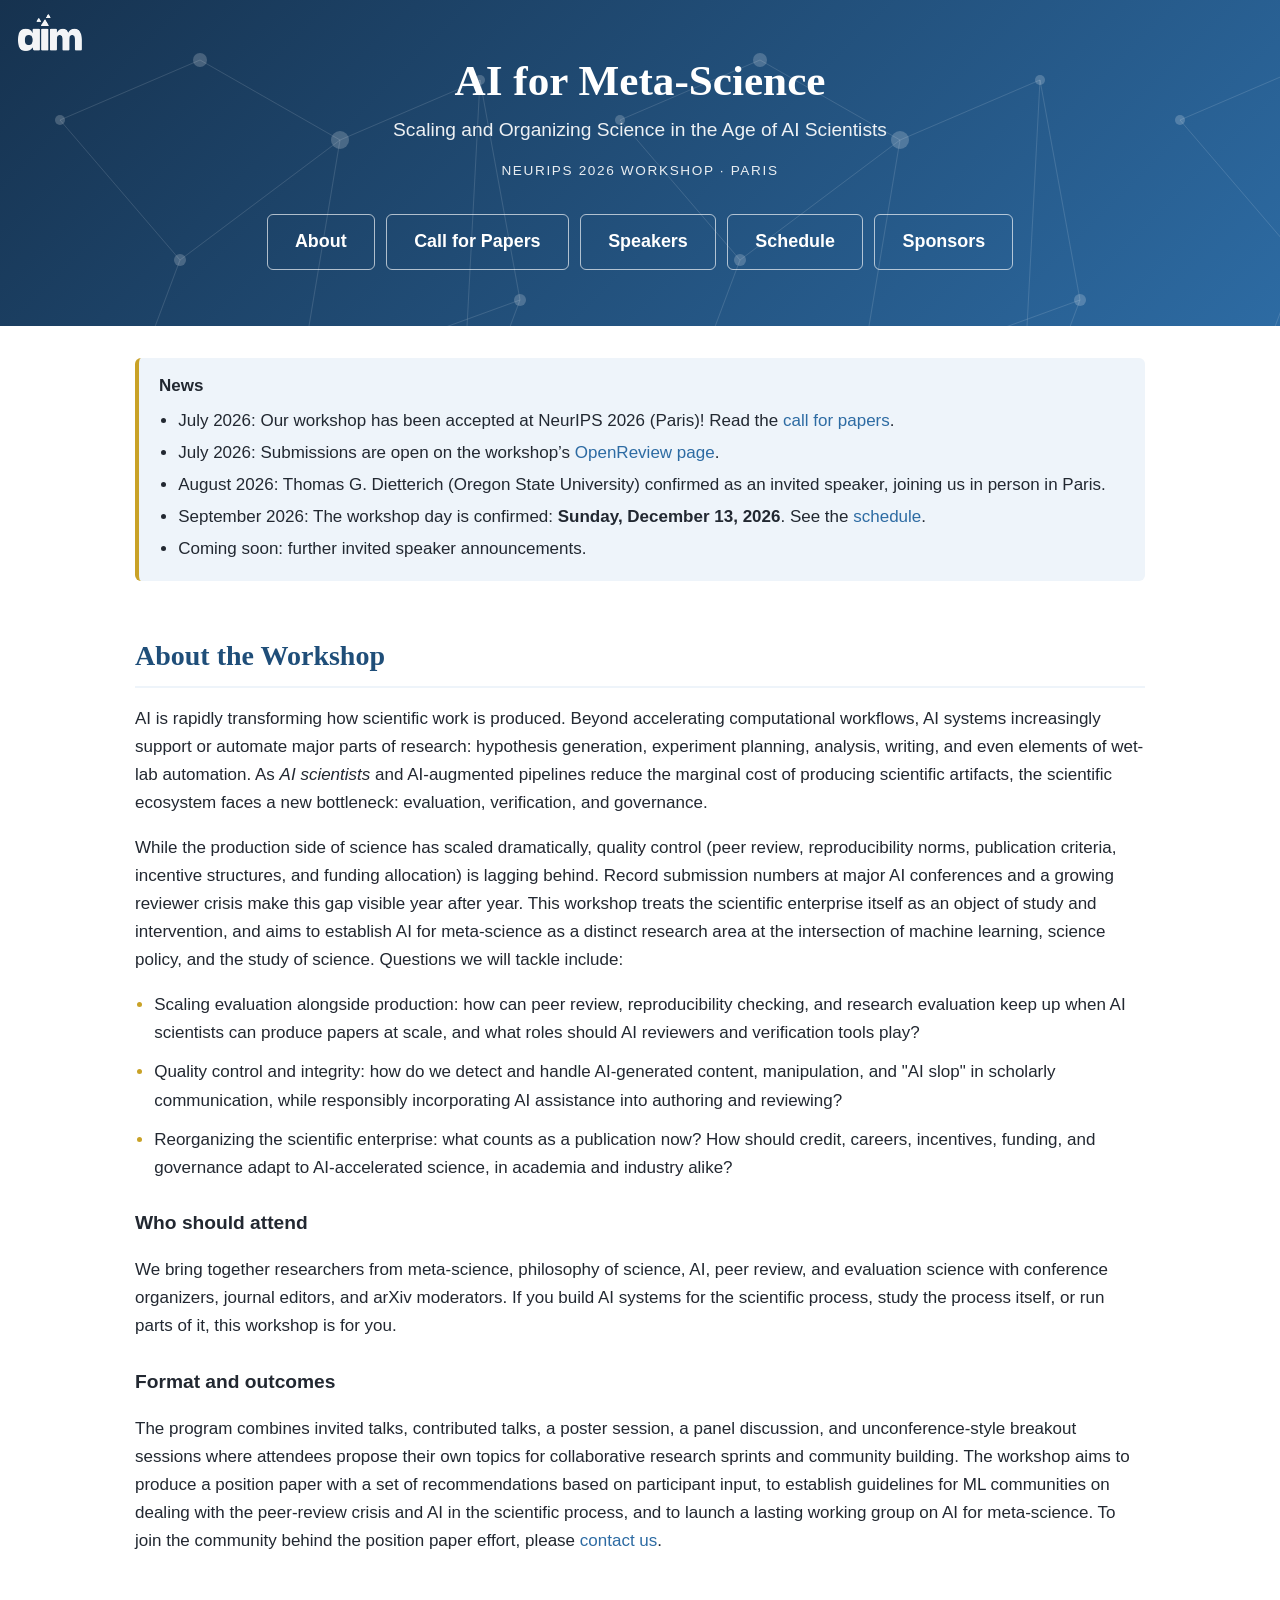
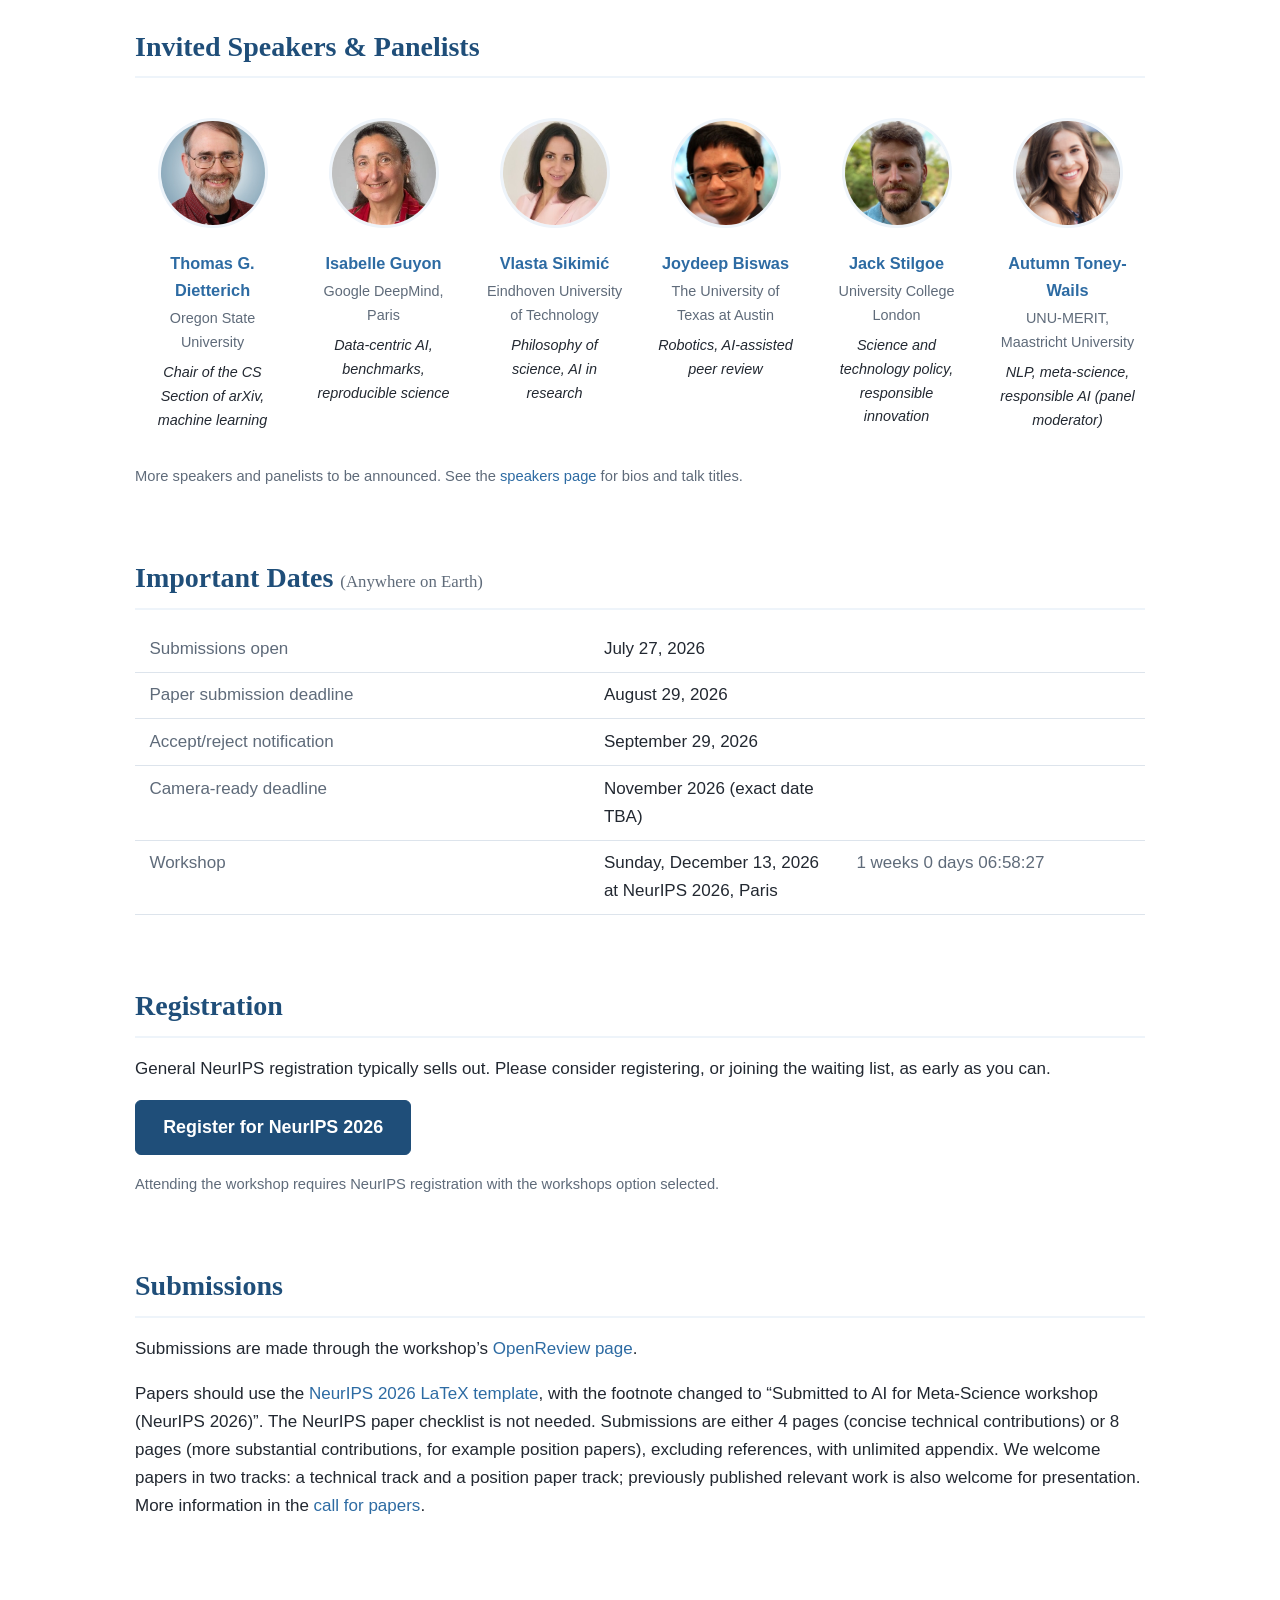
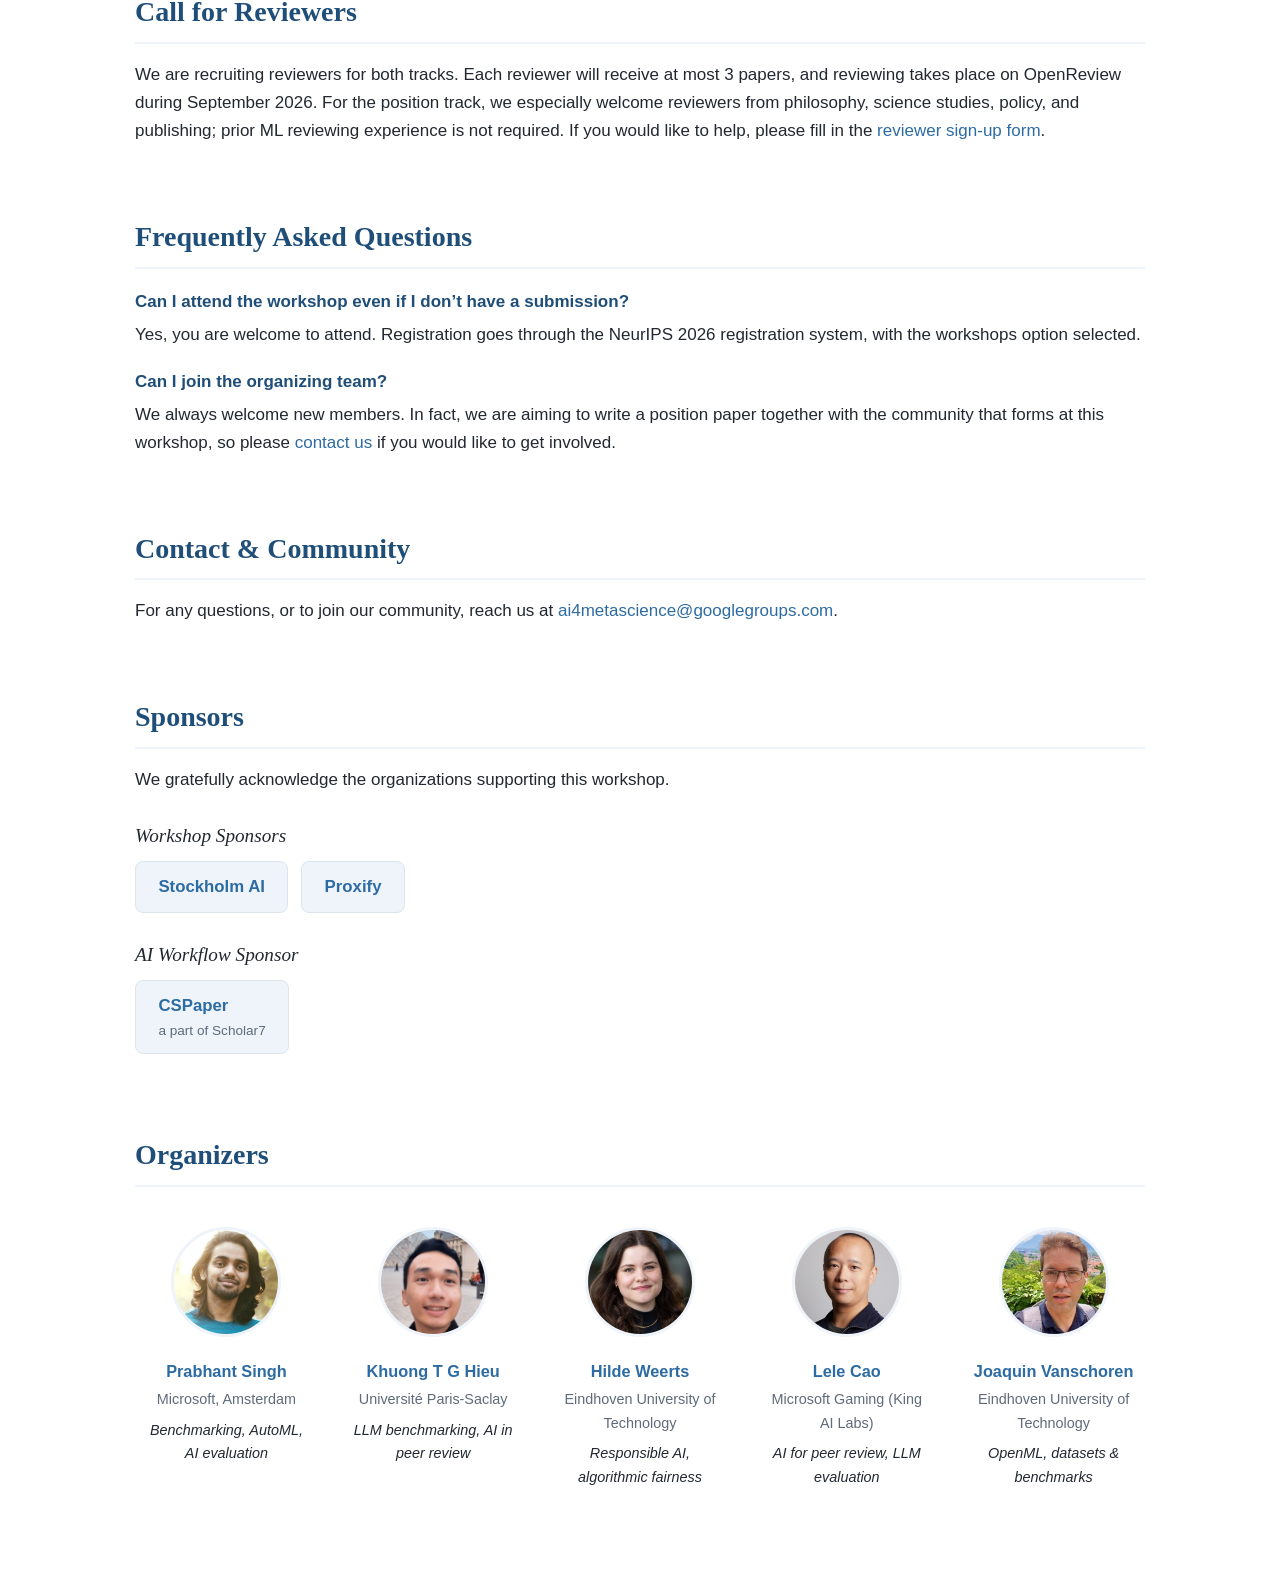
==== commit f593bc84: "Add sponsors to the home page Workshop Sponsors: Stockholm AI and Proxify. AI Workflow Sponsor: CSPa" ====
--- a/index.html
+++ b/index.html
@@ -56,6 +56,7 @@
       <a class="btn btn-ghost" href="cfp.html">Call for Papers</a>
       <a class="btn btn-ghost" href="speakers.html">Speakers</a>
       <a class="btn btn-ghost" href="schedule.html">Schedule</a>
+      <a class="btn btn-ghost" href="#sponsors">Sponsors</a>
     </div>
     </div>
   </div>
@@ -242,6 +243,27 @@
     For any questions, or to join our community, reach us at
     <a href="mailto:ai4metascience@googlegroups.com">ai4metascience@googlegroups.com</a>.
   </p>
+</section>
+
+<section id="sponsors" class="section">
+  <h2>Sponsors</h2>
+  <p>
+    We gratefully acknowledge the organizations supporting this workshop.
+  </p>
+  <div class="sponsor-tier">
+    <h3>Workshop Sponsors</h3>
+    <div class="sponsor-row">
+      <a class="sponsor" href="https://www.stockholm.ai/">Stockholm AI</a>
+      <a class="sponsor" href="https://proxify.io">Proxify</a>
+    </div>
+  </div>
+  <div class="sponsor-tier">
+    <h3>AI Workflow Sponsor</h3>
+    <div class="sponsor-row">
+      <a class="sponsor" href="https://cspaper.org">CSPaper
+        <span class="sponsor-note">a part of Scholar7</span></a>
+    </div>
+  </div>
 </section>
 
 <section id="organizers" class="section">
--- a/style.css
+++ b/style.css
@@ -100,6 +100,20 @@
 .btn-primary { background: var(--accent); color: #fff; border: 1.5px solid var(--accent); }
 .btn-primary:hover { background: var(--accent-light); border-color: var(--accent-light); }
 
+/* ---------- Sponsors ---------- */
+.sponsor-tier { margin: 1.2rem 0 1.6rem; }
+.sponsor-tier h3 {
+  font-family: var(--display-font); font-size: 1.15rem; font-weight: normal;
+  font-style: italic; color: var(--accent); margin: 0 0 0.6rem;
+}
+.sponsor-row { display: flex; flex-wrap: wrap; gap: 0.8rem; }
+.sponsor {
+  display: inline-block; padding: 0.7rem 1.4rem; border: 1px solid var(--border);
+  border-radius: 8px; background: var(--accent-bg); font-weight: 600; font-size: 1.05rem;
+}
+.sponsor:hover { border-color: var(--accent-light); text-decoration: none; }
+.sponsor .sponsor-note { display: block; font-weight: 400; font-size: 0.85rem; color: var(--muted); }
+
 
 /* ---------- Sections ---------- */
 
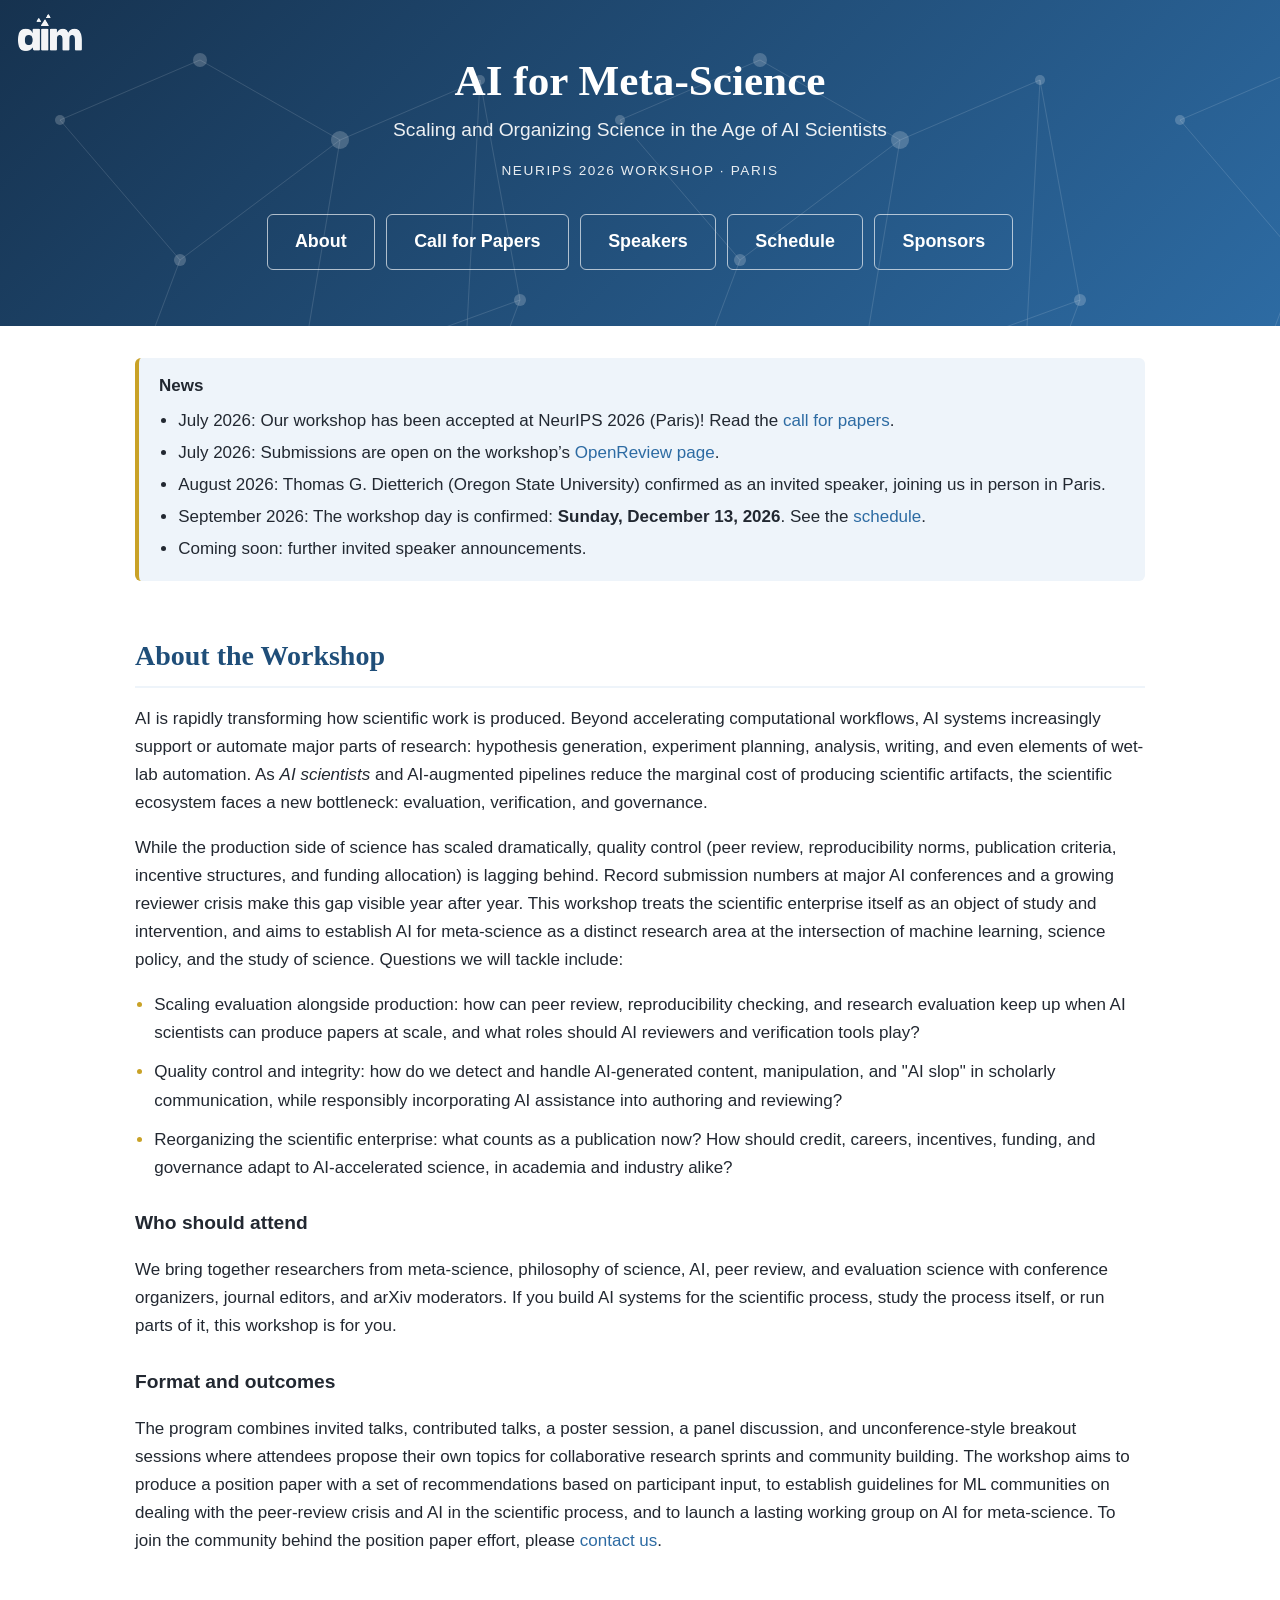
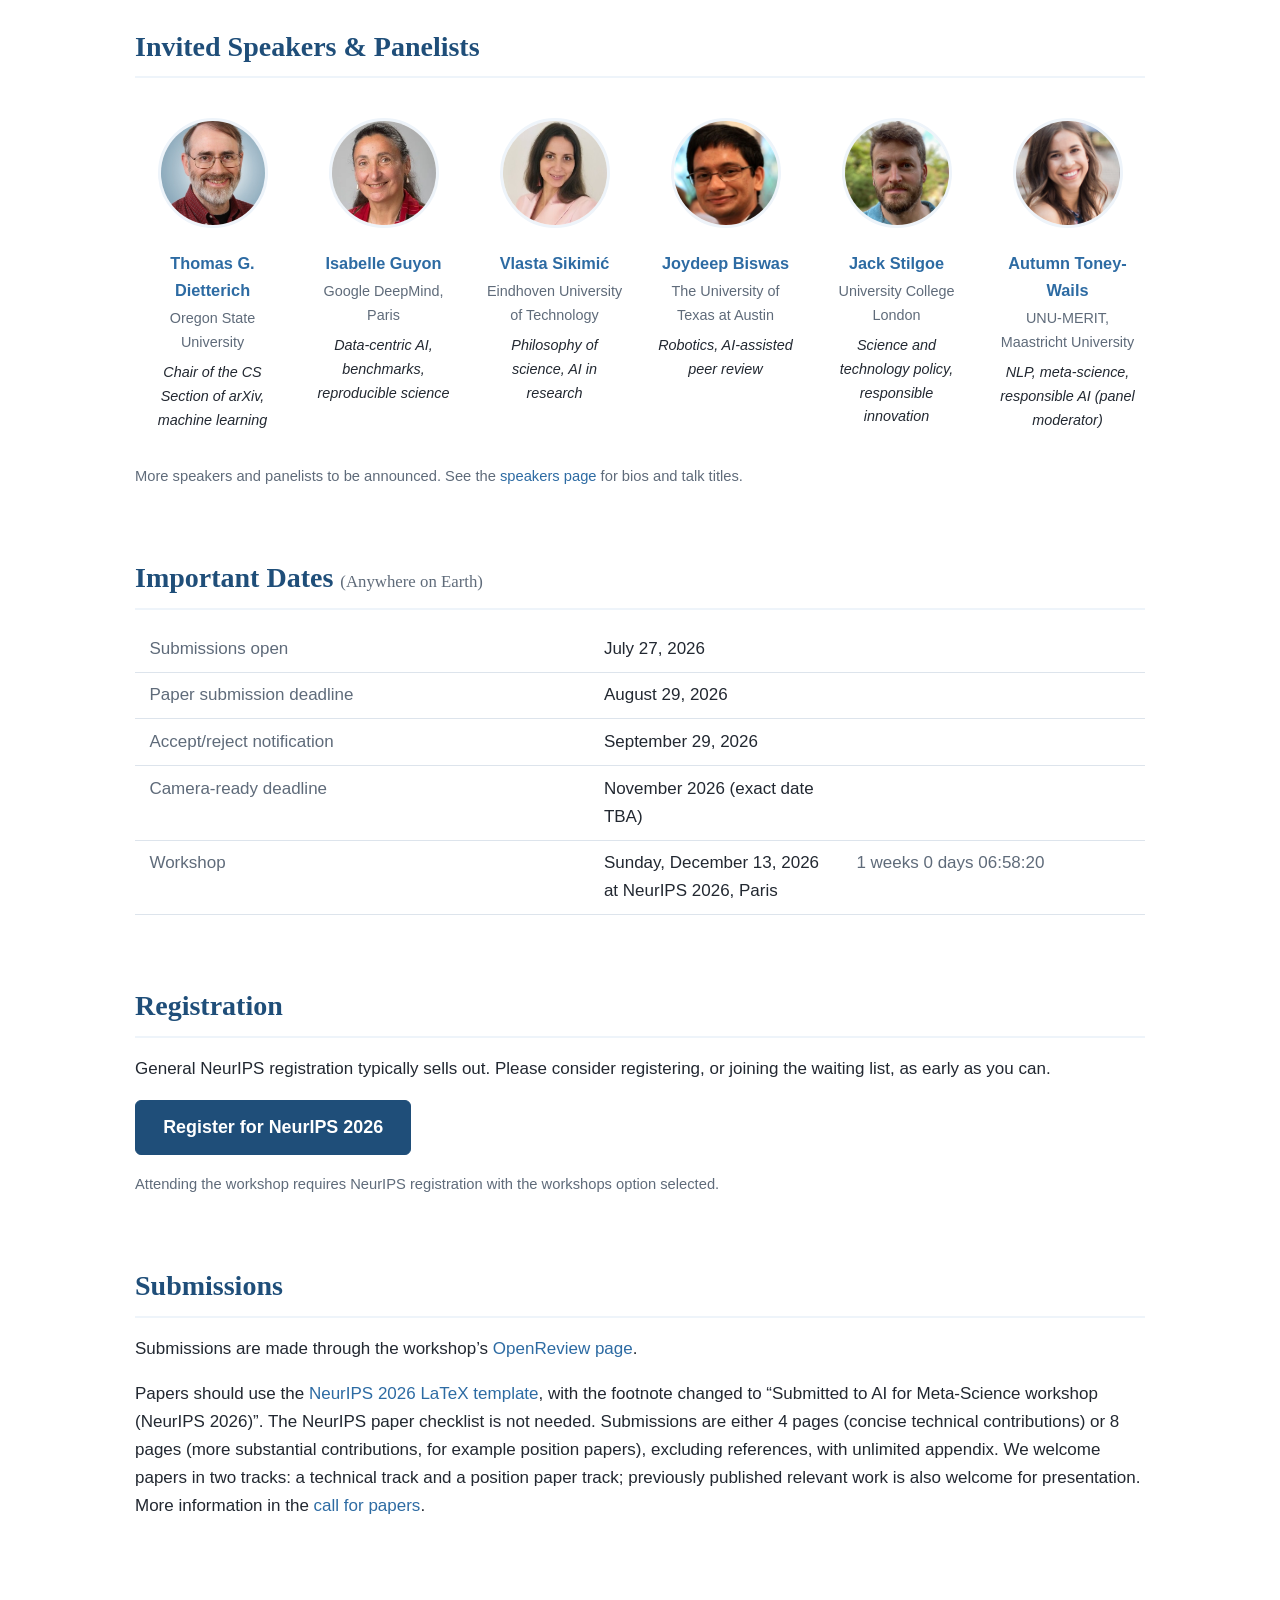
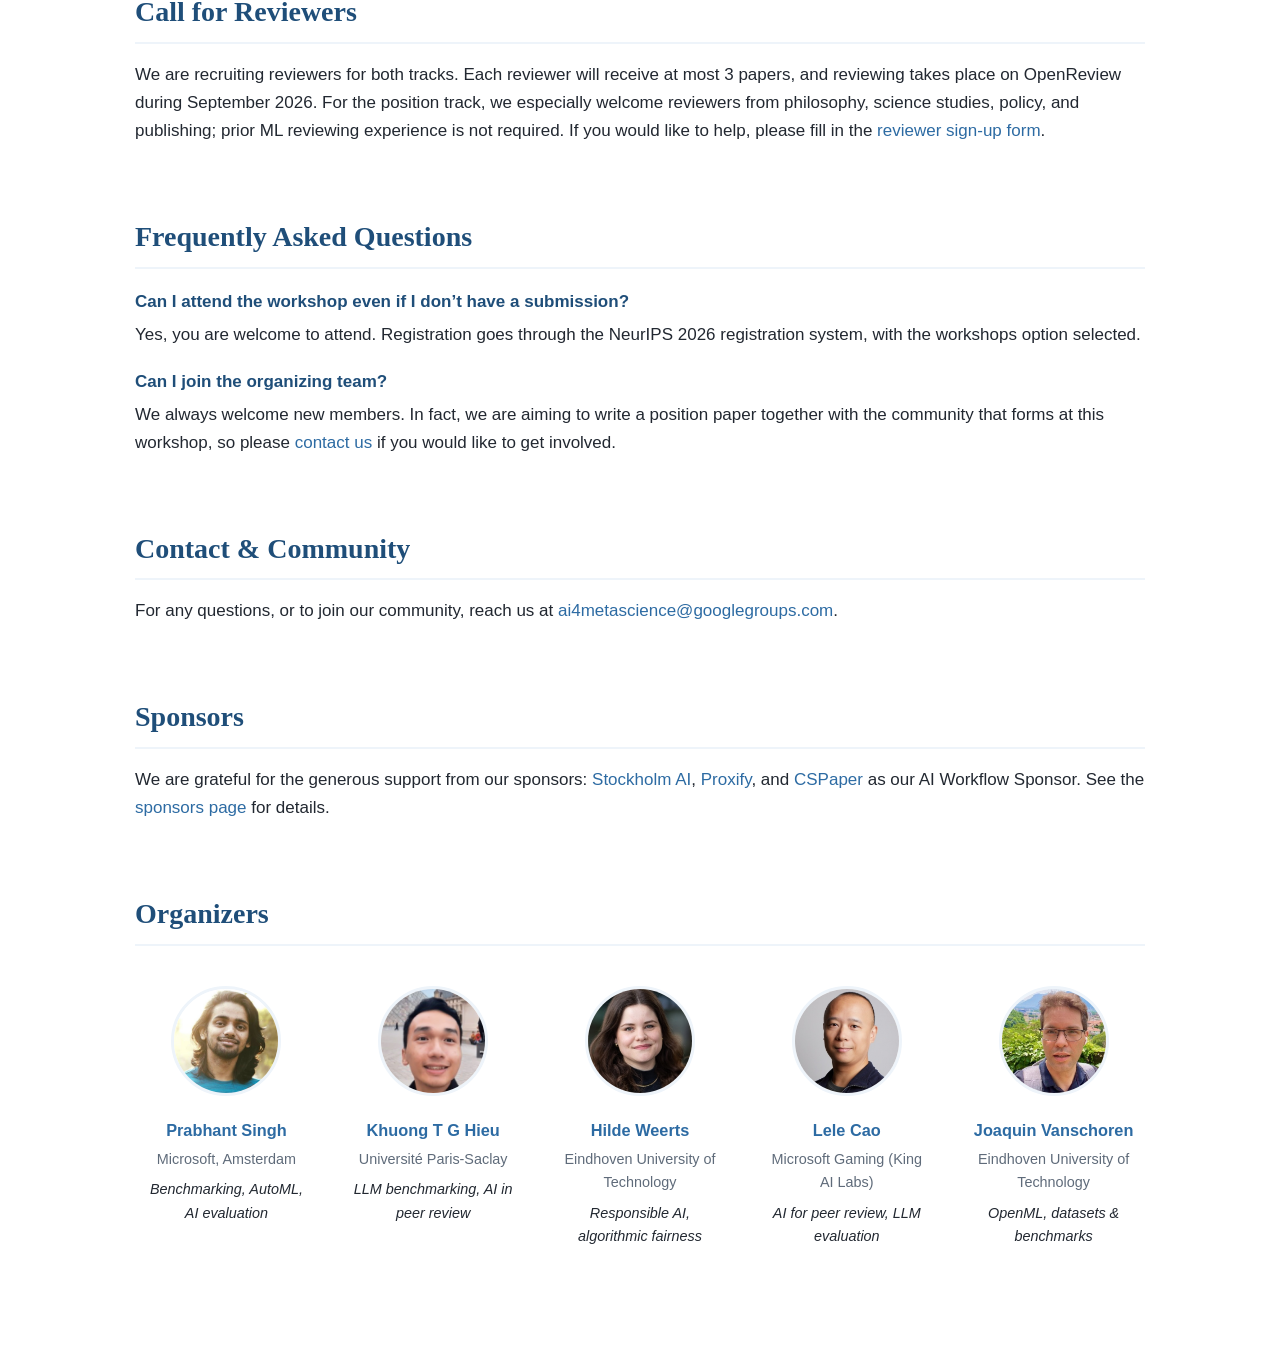
==== commit a10c603a: "Add a dedicated sponsors page and link it from every page Creates sponsor.html with sponsor cards li" ====
--- a/index.html
+++ b/index.html
@@ -56,7 +56,7 @@
       <a class="btn btn-ghost" href="cfp.html">Call for Papers</a>
       <a class="btn btn-ghost" href="speakers.html">Speakers</a>
       <a class="btn btn-ghost" href="schedule.html">Schedule</a>
-      <a class="btn btn-ghost" href="#sponsors">Sponsors</a>
+      <a class="btn btn-ghost" href="sponsor.html">Sponsors</a>
     </div>
     </div>
   </div>
@@ -248,22 +248,12 @@
 <section id="sponsors" class="section">
   <h2>Sponsors</h2>
   <p>
-    We gratefully acknowledge the organizations supporting this workshop.
-  </p>
-  <div class="sponsor-tier">
-    <h3>Workshop Sponsors</h3>
-    <div class="sponsor-row">
-      <a class="sponsor" href="https://www.stockholm.ai/">Stockholm AI</a>
-      <a class="sponsor" href="https://proxify.io">Proxify</a>
-    </div>
-  </div>
-  <div class="sponsor-tier">
-    <h3>AI Workflow Sponsor</h3>
-    <div class="sponsor-row">
-      <a class="sponsor" href="https://cspaper.org">CSPaper
-        <span class="sponsor-note">a part of Scholar7</span></a>
-    </div>
-  </div>
+    We are grateful for the generous support from our sponsors:
+    <a href="https://www.stockholm.ai/">Stockholm AI</a>,
+    <a href="https://proxify.io">Proxify</a>, and
+    <a href="https://cspaper.org">CSPaper</a> as our AI Workflow Sponsor.
+    See the <a href="sponsor.html">sponsors page</a> for details.
+  </p>
 </section>
 
 <section id="organizers" class="section">
--- a/style.css
+++ b/style.css
@@ -101,18 +101,30 @@
 .btn-primary:hover { background: var(--accent-light); border-color: var(--accent-light); }
 
 /* ---------- Sponsors ---------- */
-.sponsor-tier { margin: 1.2rem 0 1.6rem; }
+.sponsor-tier { margin: 1.4rem 0 2rem; }
 .sponsor-tier h3 {
-  font-family: var(--display-font); font-size: 1.15rem; font-weight: normal;
-  font-style: italic; color: var(--accent); margin: 0 0 0.6rem;
-}
-.sponsor-row { display: flex; flex-wrap: wrap; gap: 0.8rem; }
-.sponsor {
-  display: inline-block; padding: 0.7rem 1.4rem; border: 1px solid var(--border);
-  border-radius: 8px; background: var(--accent-bg); font-weight: 600; font-size: 1.05rem;
-}
-.sponsor:hover { border-color: var(--accent-light); text-decoration: none; }
-.sponsor .sponsor-note { display: block; font-weight: 400; font-size: 0.85rem; color: var(--muted); }
+  font-family: var(--display-font); font-size: 1.2rem; font-weight: normal;
+  font-style: italic; color: var(--accent); margin: 0 0 0.9rem;
+}
+.sponsor-grid { display: flex; flex-wrap: wrap; gap: 1.1rem; }
+.sponsor-card {
+  display: flex; flex-direction: column; align-items: center; justify-content: center;
+  width: 230px; padding: 1.1rem; border: 1px solid var(--border); border-radius: 10px;
+  background: var(--bg); transition: transform .15s ease, box-shadow .15s ease;
+}
+.sponsor-card:hover { transform: translateY(-2px); box-shadow: 0 4px 14px rgba(31,78,121,.13); text-decoration: none; }
+.sponsor-logo {
+  height: 96px; width: 100%; display: flex; align-items: center; justify-content: center;
+  margin-bottom: .7rem; border-radius: 8px;
+}
+.sponsor-logo img { max-height: 84px; max-width: 170px; }
+/* the Stockholm AI mark is supplied for dark backgrounds, so it gets a dark tile */
+.sponsor-logo.on-dark { background: var(--hero-grad-a); padding: .5rem; }
+.sponsor-wordmark {
+  font-family: var(--display-font); font-size: 1.45rem; color: var(--accent); text-align: center;
+}
+.sponsor-name { font-weight: 600; color: var(--text); }
+.sponsor-note { display: block; font-weight: 400; font-size: .86rem; color: var(--muted); text-align: center; }
 
 
 /* ---------- Sections ---------- */
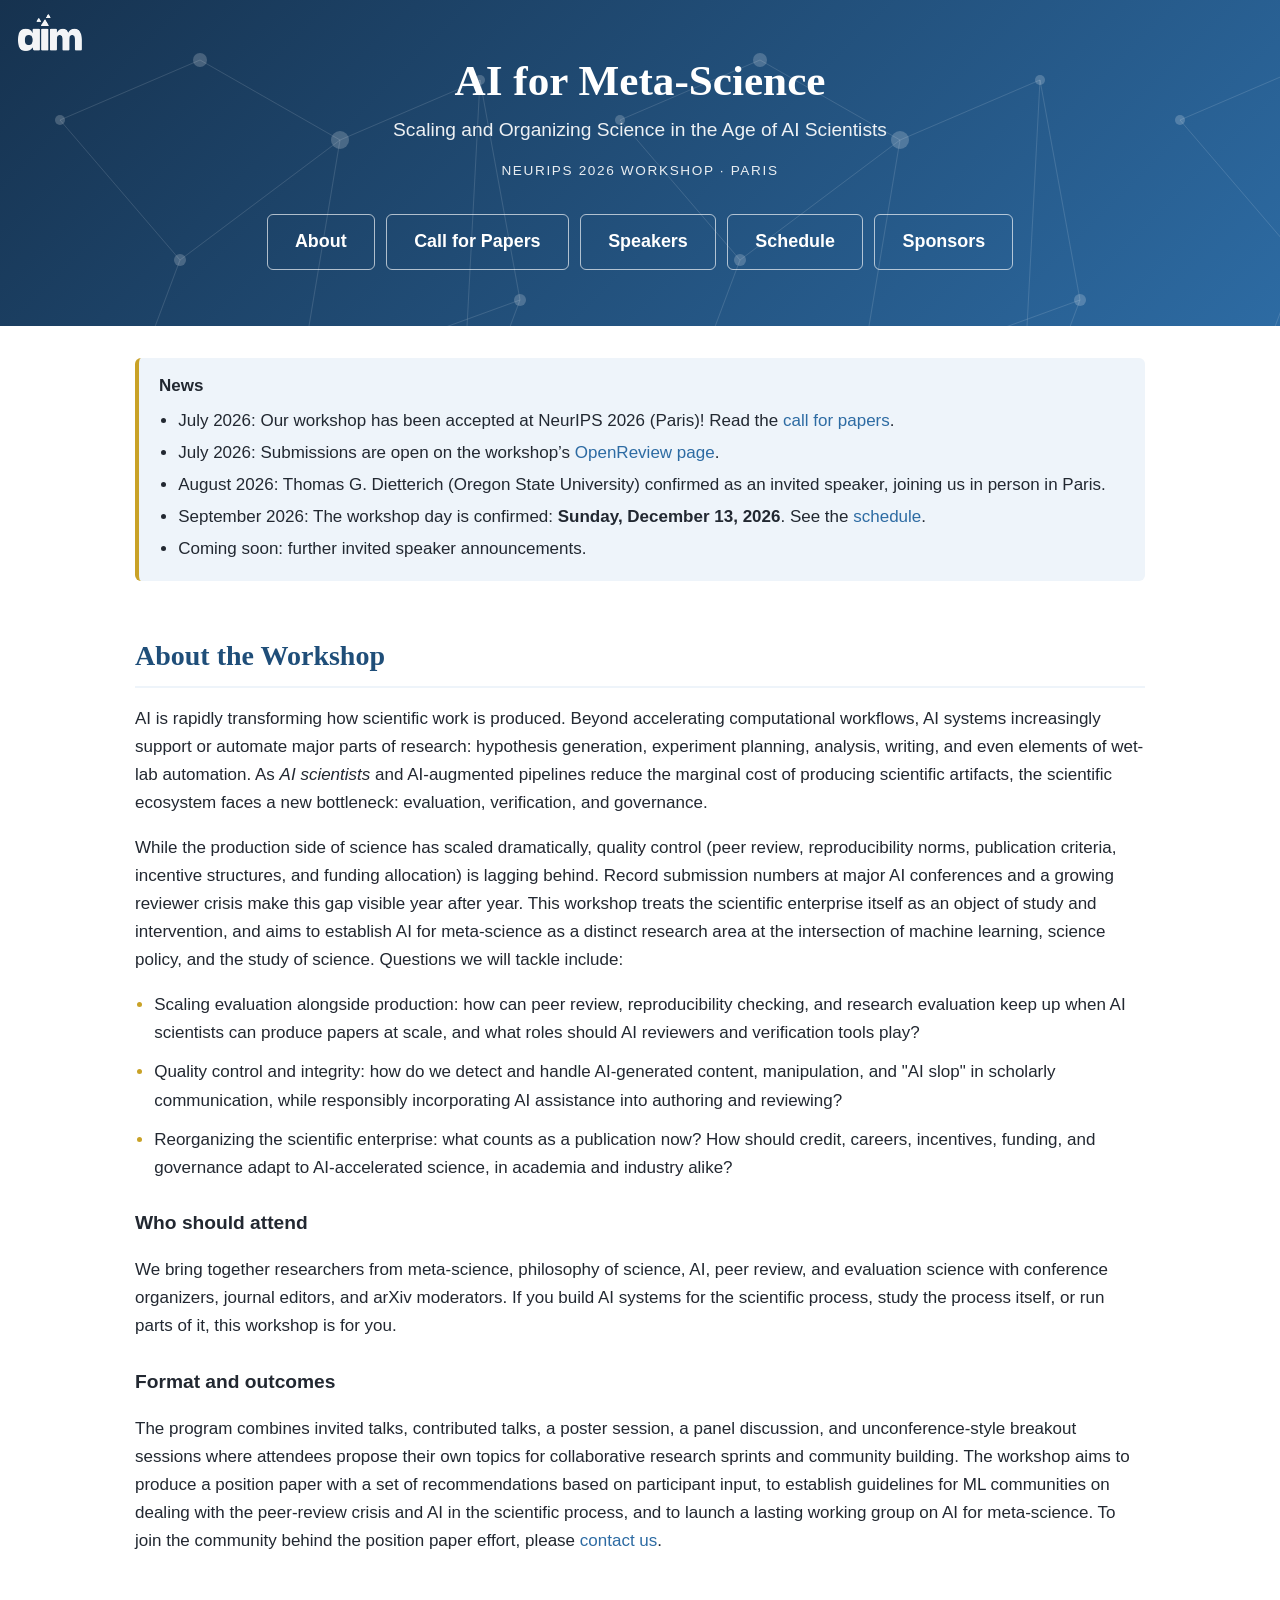
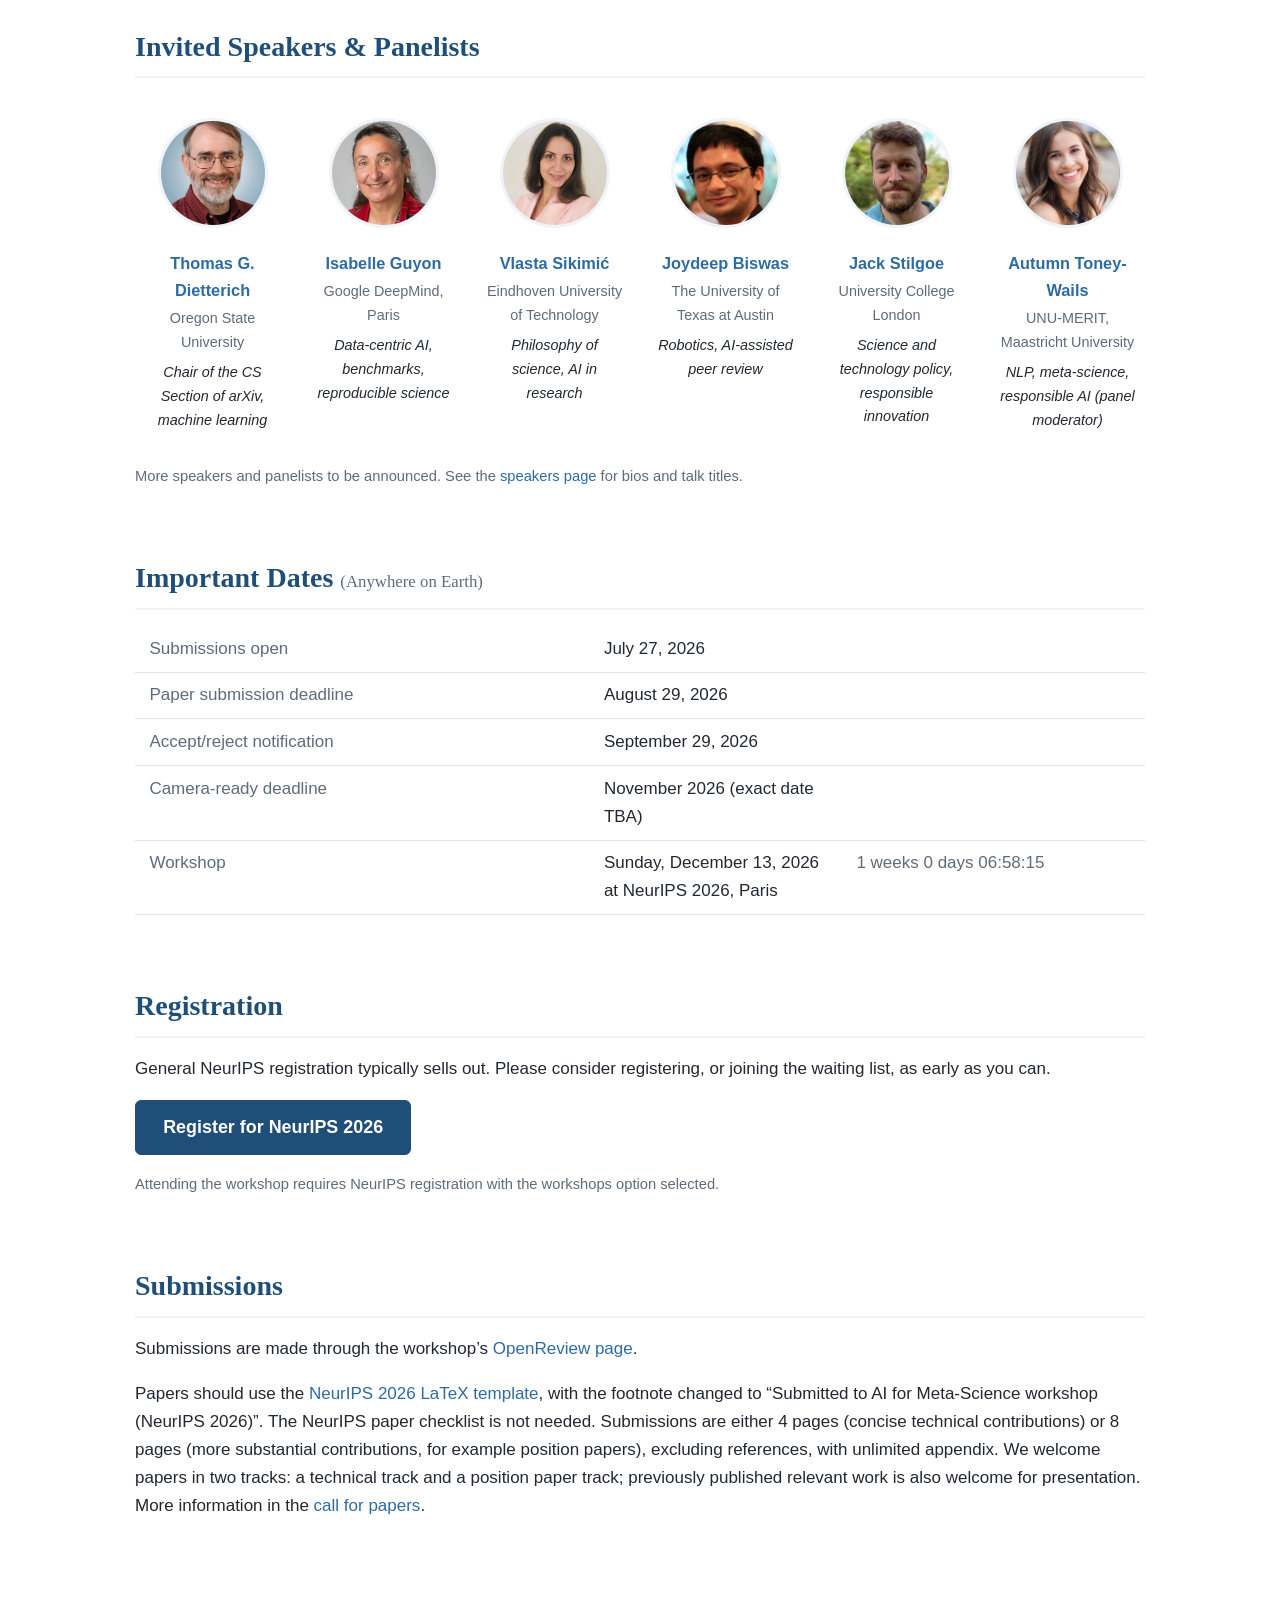
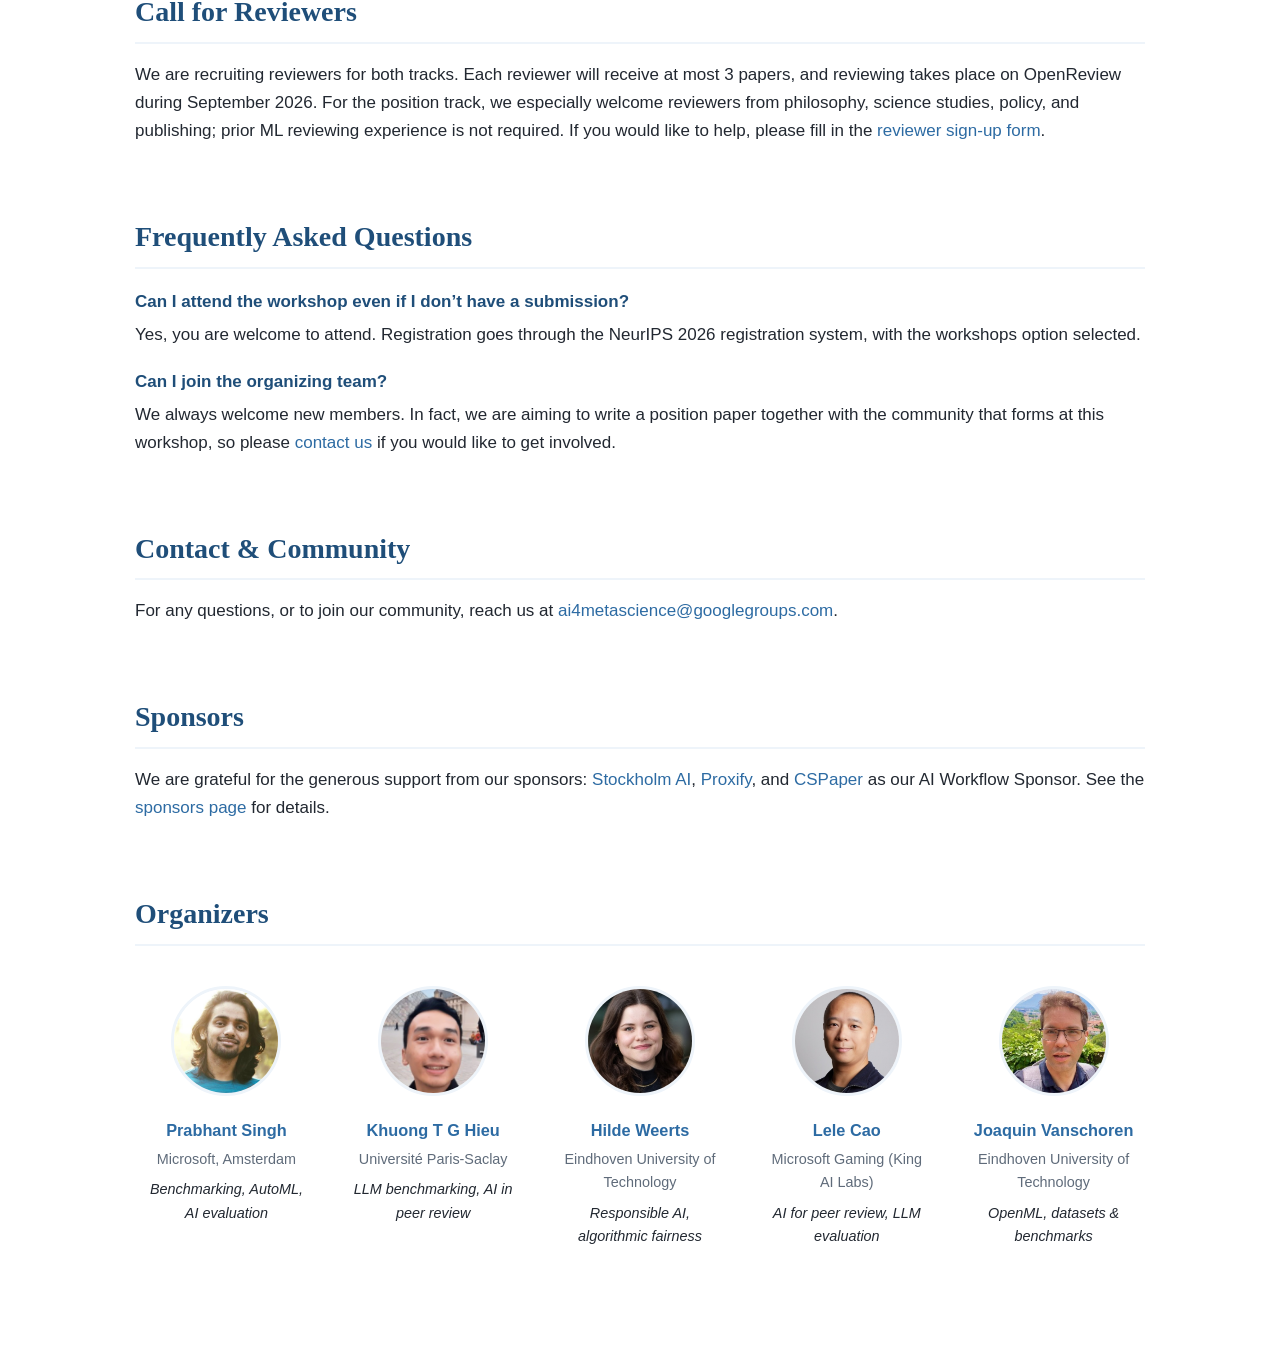
==== commit 10736d26: "Point Khuong T G Hieu's organizer link at his personal site" ====
--- a/index.html
+++ b/index.html
@@ -267,7 +267,7 @@
     </div>
     <div class="person">
       <img class="avatar" src="assets/khuong-hieu.jpg" alt="Khuong T G Hieu">
-      <h3><a href="https://www.linkedin.com/in/hieu-khuong/">Khuong T G Hieu</a></h3>
+      <h3><a href="https://ktgiahieu.github.io/">Khuong T G Hieu</a></h3>
       <p class="affil">Université Paris-Saclay</p>
       <p class="talk">LLM benchmarking, AI in peer review</p>
     </div>
--- a/style.css
+++ b/style.css
@@ -117,7 +117,7 @@
   height: 96px; width: 100%; display: flex; align-items: center; justify-content: center;
   margin-bottom: .7rem; border-radius: 8px;
 }
-.sponsor-logo img { max-height: 84px; max-width: 170px; }
+.sponsor-logo img { max-height: 84px; max-width: 180px; border-radius: 6px; }
 /* the Stockholm AI mark is supplied for dark backgrounds, so it gets a dark tile */
 .sponsor-logo.on-dark { background: var(--hero-grad-a); padding: .5rem; }
 .sponsor-wordmark {
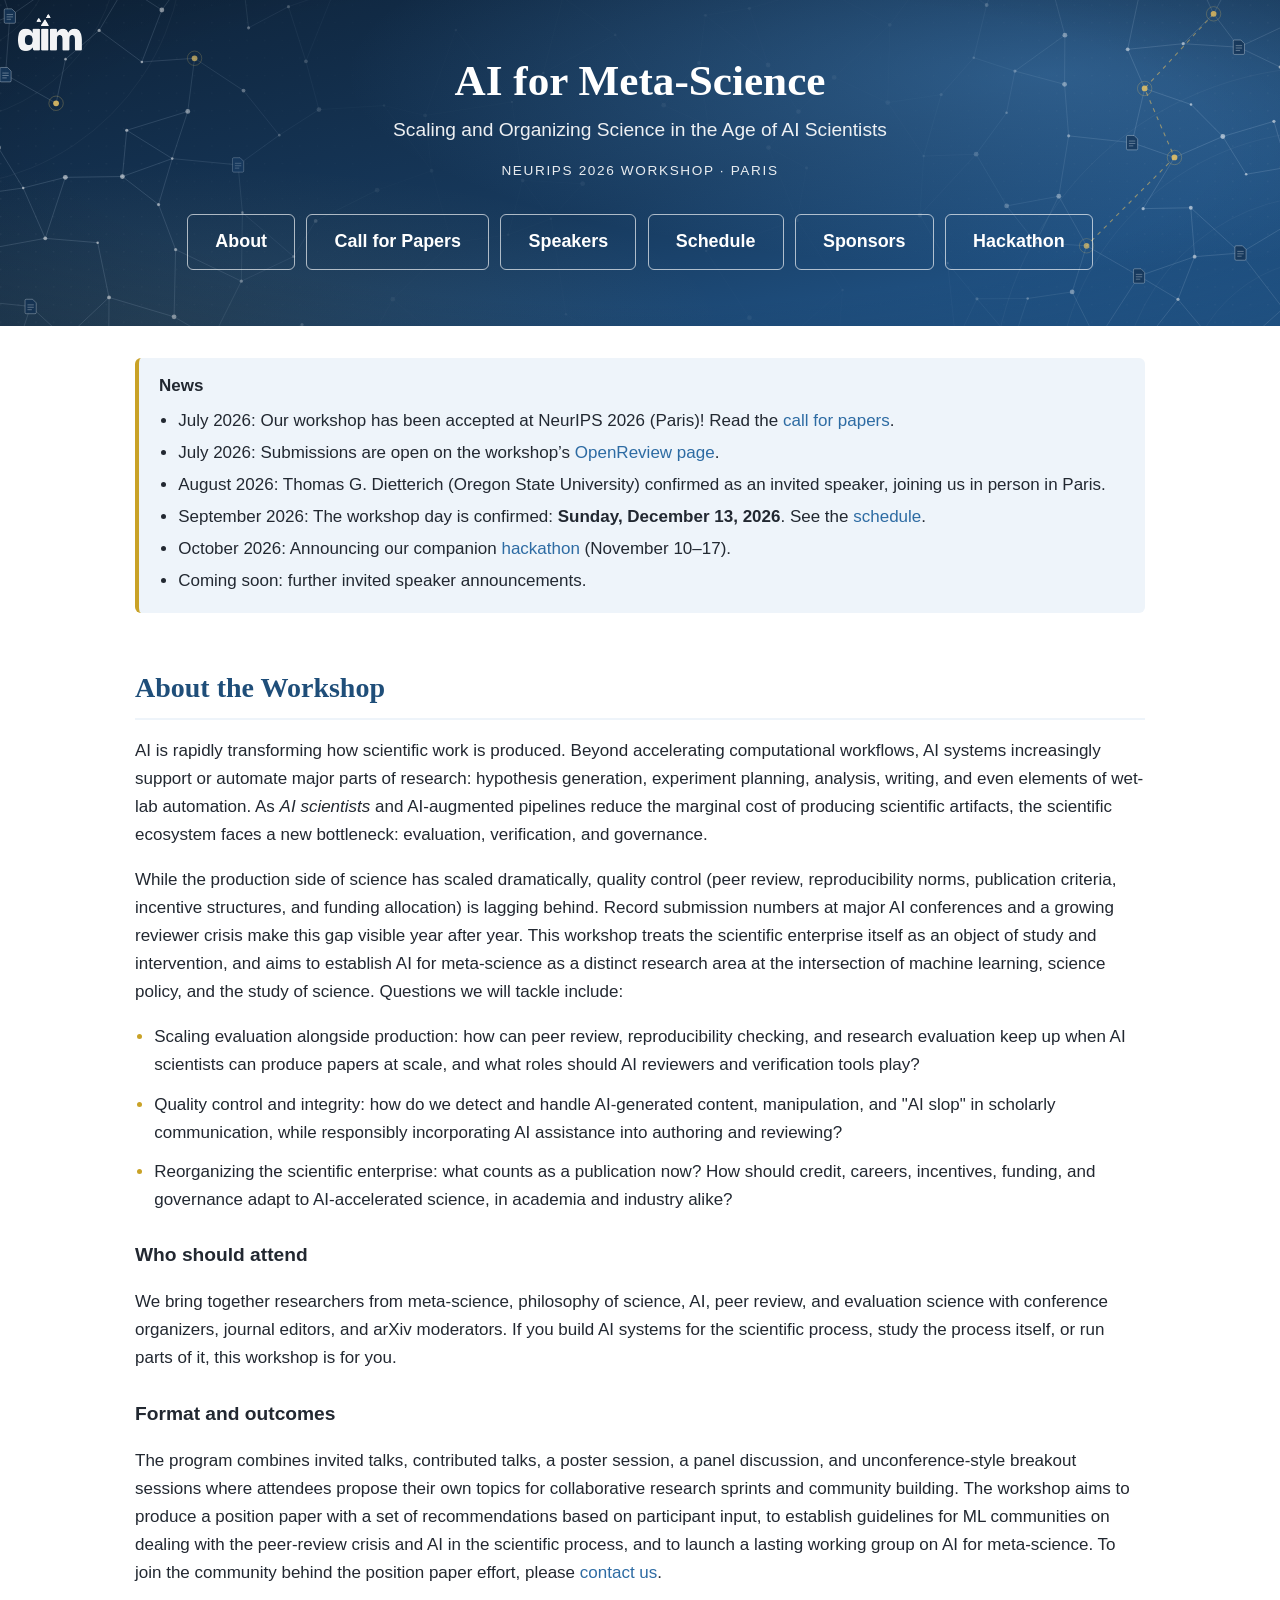
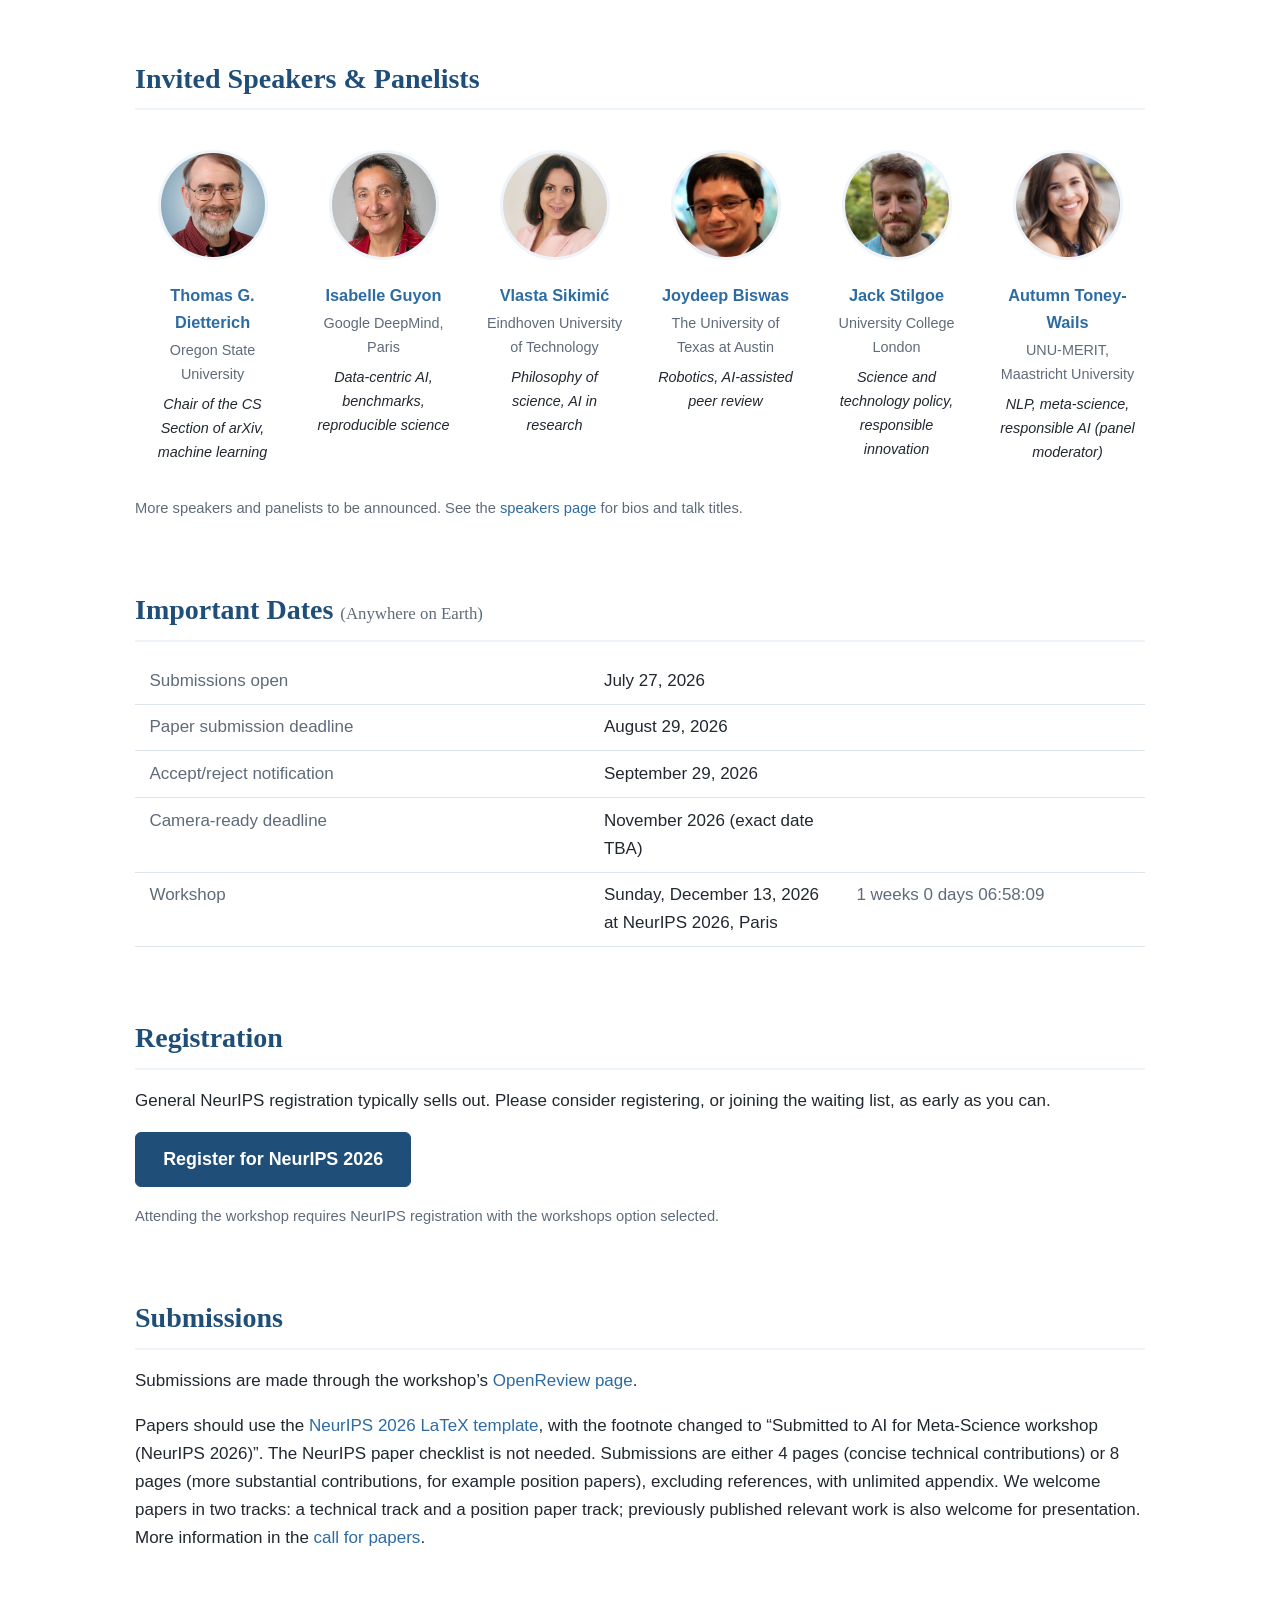
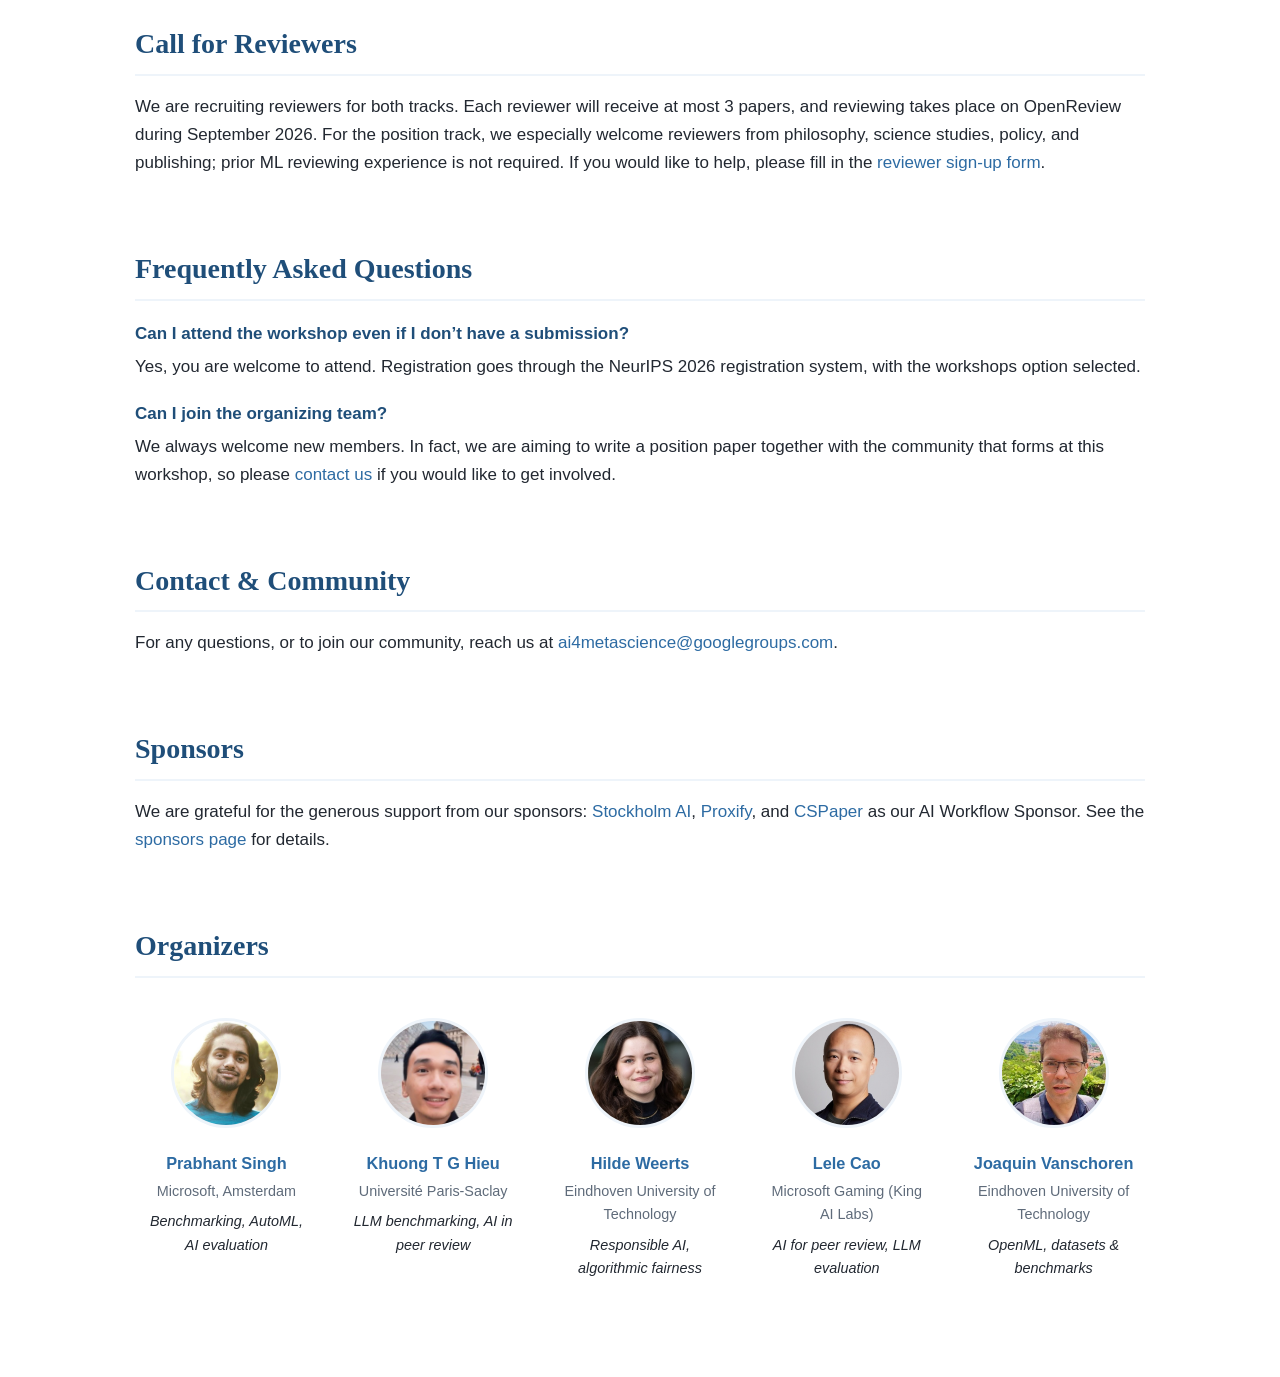
==== commit b55e28b5: "Add a hackathon page and refresh the site header - New hackathon.html for the AI4MetaScience Hackath" ====
--- a/index.html
+++ b/index.html
@@ -57,6 +57,7 @@
       <a class="btn btn-ghost" href="speakers.html">Speakers</a>
       <a class="btn btn-ghost" href="schedule.html">Schedule</a>
       <a class="btn btn-ghost" href="sponsor.html">Sponsors</a>
+      <a class="btn btn-ghost" href="hackathon.html">Hackathon</a>
     </div>
     </div>
   </div>
@@ -72,6 +73,7 @@
       <li>July 2026: Submissions are open on the workshop&rsquo;s <a href="https://openreview.net/group?id=NeurIPS.cc/2026/Workshop/AI4MetaScience">OpenReview page</a>.</li>
       <li>August 2026: Thomas G. Dietterich (Oregon State University) confirmed as an invited speaker, joining us in person in Paris.</li>
       <li>September 2026: The workshop day is confirmed: <strong>Sunday, December 13, 2026</strong>. See the <a href="schedule.html">schedule</a>.</li>
+      <li>October 2026: Announcing our companion <a href="hackathon.html">hackathon</a> (November 10&ndash;17).</li>
       <li>Coming soon: further invited speaker announcements.</li>
     </ul>
   </div>
--- a/style.css
+++ b/style.css
@@ -33,22 +33,16 @@
 
 .hero {
   position: relative;
-  background: linear-gradient(135deg, var(--hero-grad-a), var(--hero-grad-b));
+  background: url("assets/hero-bg.svg") center / cover no-repeat,
+              linear-gradient(135deg, var(--hero-grad-a), var(--hero-grad-b));
   color: #fff;
   text-align: center;
   padding: 3.5rem 1.25rem 3rem;
   overflow: hidden;
 }
-
-/* subtle "citation network" motif */
-.hero::before {
-  content: "";
-  position: absolute;
-  inset: 0;
-  background-image: url("data:image/svg+xml,%3Csvg xmlns='http://www.w3.org/2000/svg' width='560' height='560' viewBox='0 0 560 560'%3E%3Cg fill='none' stroke='%23ffffff' stroke-opacity='0.13'%3E%3Cpath d='M60 120L200 60M200 60L340 140M340 140L480 80M60 120L180 260M180 260L340 140M180 260L120 420M120 420L300 380M300 380L340 140M300 380L460 460M460 460L480 80M480 80L520 300M520 300L460 460M520 300L300 380'/%3E%3C/g%3E%3Cg fill='%23ffffff' fill-opacity='0.20'%3E%3Ccircle cx='60' cy='120' r='5'/%3E%3Ccircle cx='200' cy='60' r='7'/%3E%3Ccircle cx='340' cy='140' r='9'/%3E%3Ccircle cx='480' cy='80' r='5'/%3E%3Ccircle cx='180' cy='260' r='6'/%3E%3Ccircle cx='120' cy='420' r='7'/%3E%3Ccircle cx='300' cy='380' r='9'/%3E%3Ccircle cx='460' cy='460' r='5'/%3E%3Ccircle cx='520' cy='300' r='6'/%3E%3C/g%3E%3C/svg%3E");
-  background-repeat: repeat;
-  background-size: 560px 560px;
-  pointer-events: none;
+/* phones: the wide image would crop to its empty centre, so use a portrait version */
+@media (max-width: 720px) {
+  .hero { background-image: url("assets/hero-bg-portrait.svg"), linear-gradient(135deg, var(--hero-grad-a), var(--hero-grad-b)); }
 }
 
 .hero-inner { position: relative; max-width: var(--max-width); margin: 0 auto; }
@@ -99,6 +93,14 @@
 .btn-ghost:hover { background: rgba(255,255,255,0.14); }
 .btn-primary { background: var(--accent); color: #fff; border: 1.5px solid var(--accent); }
 .btn-primary:hover { background: var(--accent-light); border-color: var(--accent-light); }
+
+/* phones: compact nav pills so the header doesn't fill the screen */
+@media (max-width: 720px) {
+  .hero { padding: 3rem 0.9rem 1.6rem; }
+  .hero-kicker { margin-bottom: 1.1rem; }
+  .hero-buttons { gap: 0.4rem; }
+  .hero-buttons .btn { padding: 0.32rem 0.75rem; font-size: 0.86rem; border-width: 1px; border-radius: 999px; }
+}
 
 /* ---------- Sponsors ---------- */
 .sponsor-tier { margin: 1.4rem 0 2rem; }
@@ -337,3 +339,26 @@
   color: var(--muted);
   font-variant-numeric: tabular-nums;
 }
+
+/* ---------- Hackathon page ---------- */
+.lead { font-size: 1.12rem; }
+.prize-box {
+  background: var(--accent-bg);
+  border-left: 4px solid var(--gold);
+  border-radius: 6px;
+  padding: 0.9rem 1.25rem;
+  margin: 1.4rem 0;
+}
+.prize-box p { margin: 0.3rem 0 0; }
+.cta-row { display: flex; gap: 0.7rem; flex-wrap: wrap; margin: 1.4rem 0 0.4rem; }
+.btn-outline { border: 1.5px solid var(--accent); color: var(--accent); }
+.btn-outline:hover { background: var(--accent-bg); }
+.tracks-3 { grid-template-columns: repeat(3, 1fr); }
+@media (max-width: 900px) { .tracks-3 { grid-template-columns: 1fr; } }
+.tracks-3 .track-card h3 { font-size: 1.2rem; }
+.task-card p { margin: 0.4rem 0; font-size: 0.95rem; }
+.task-card ul { font-size: 0.95rem; }
+.task-card .task-label {
+  font-size: 0.78rem; font-weight: 700; letter-spacing: 0.08em;
+  text-transform: uppercase; color: var(--accent); margin-top: 0.9rem;
+}
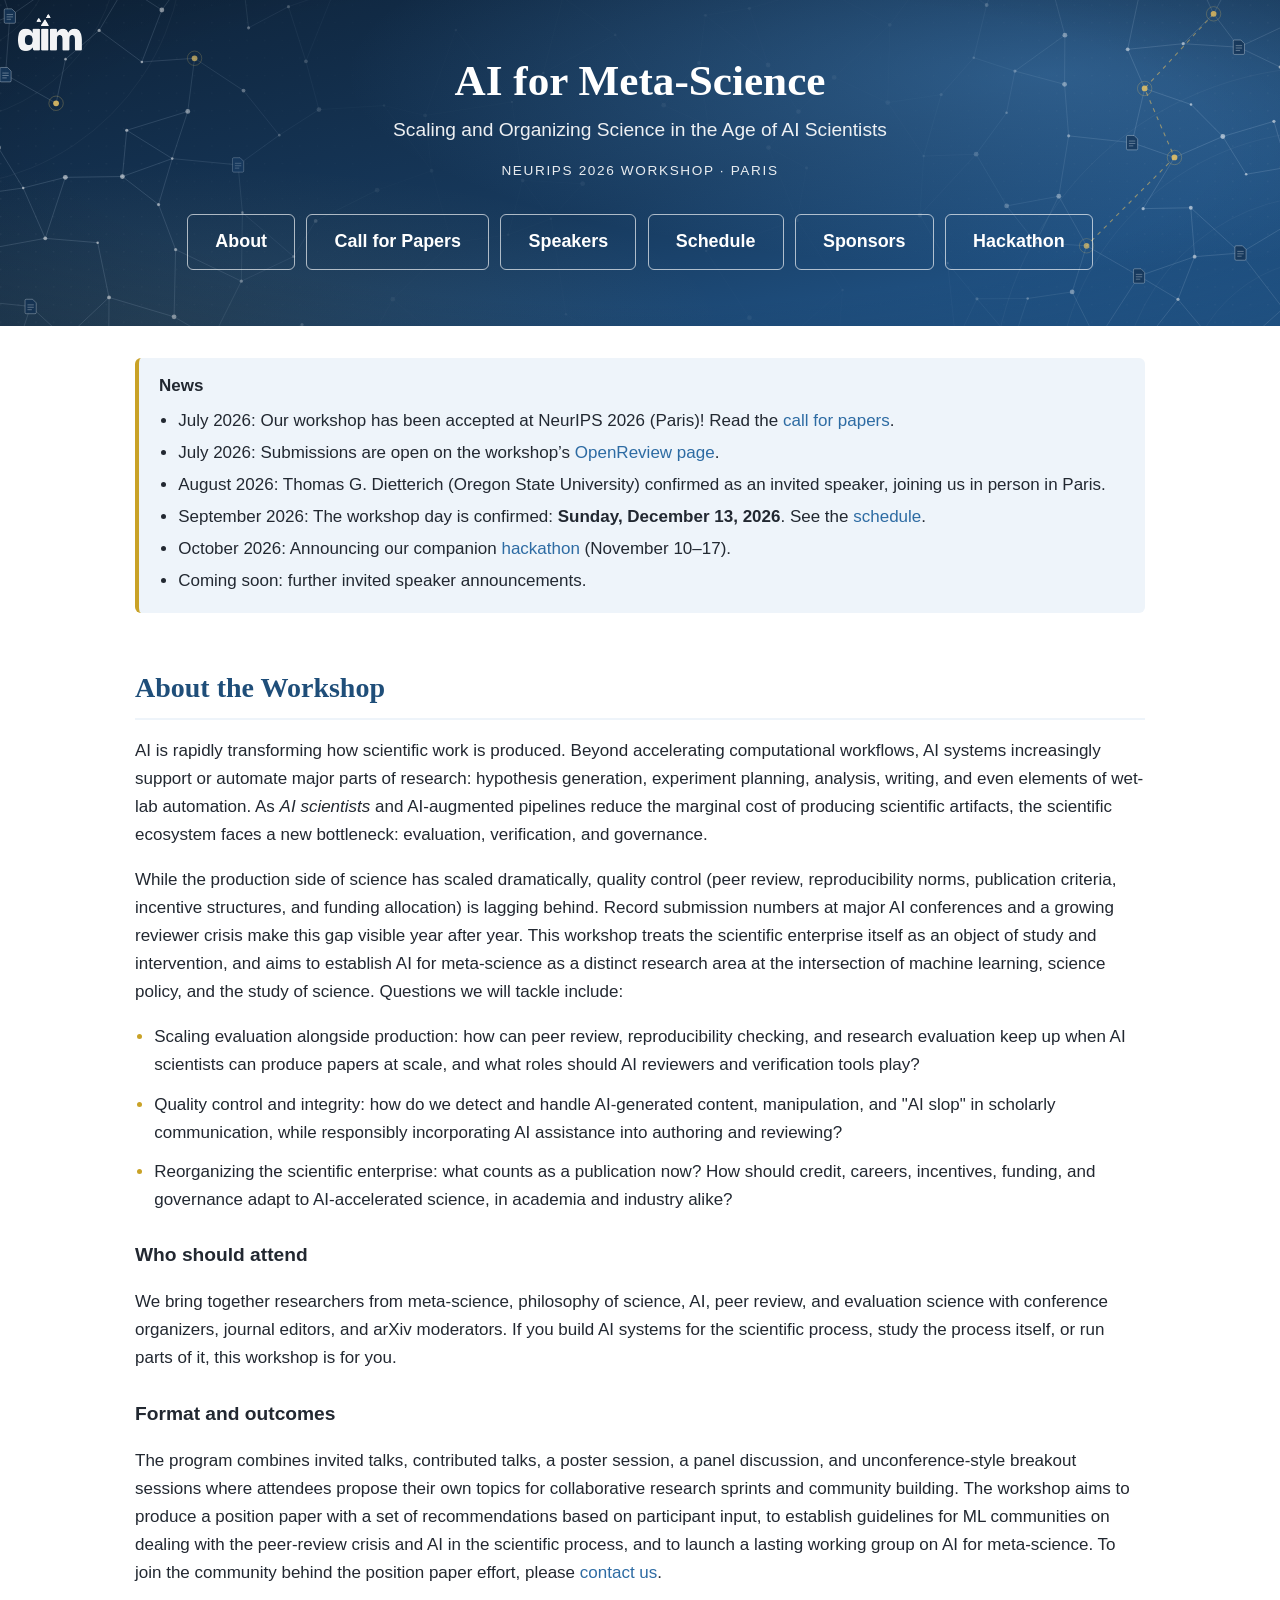
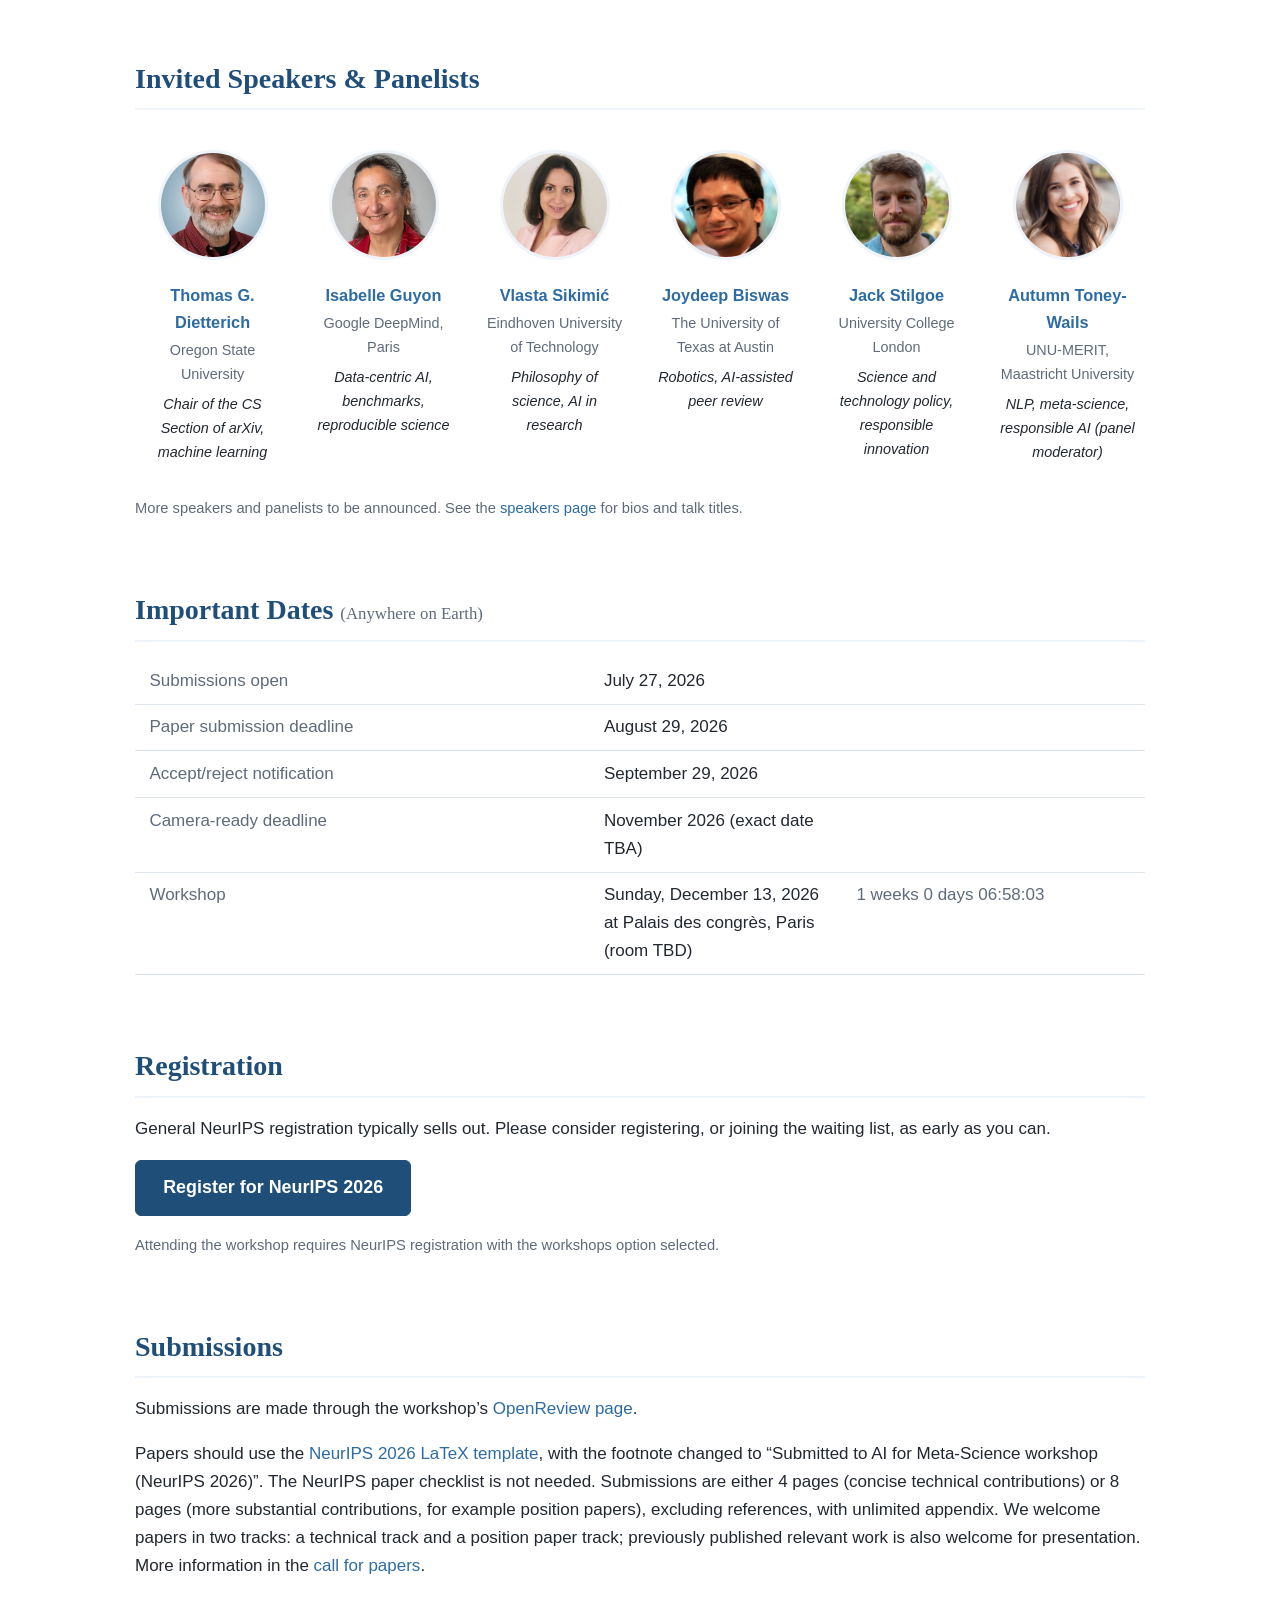
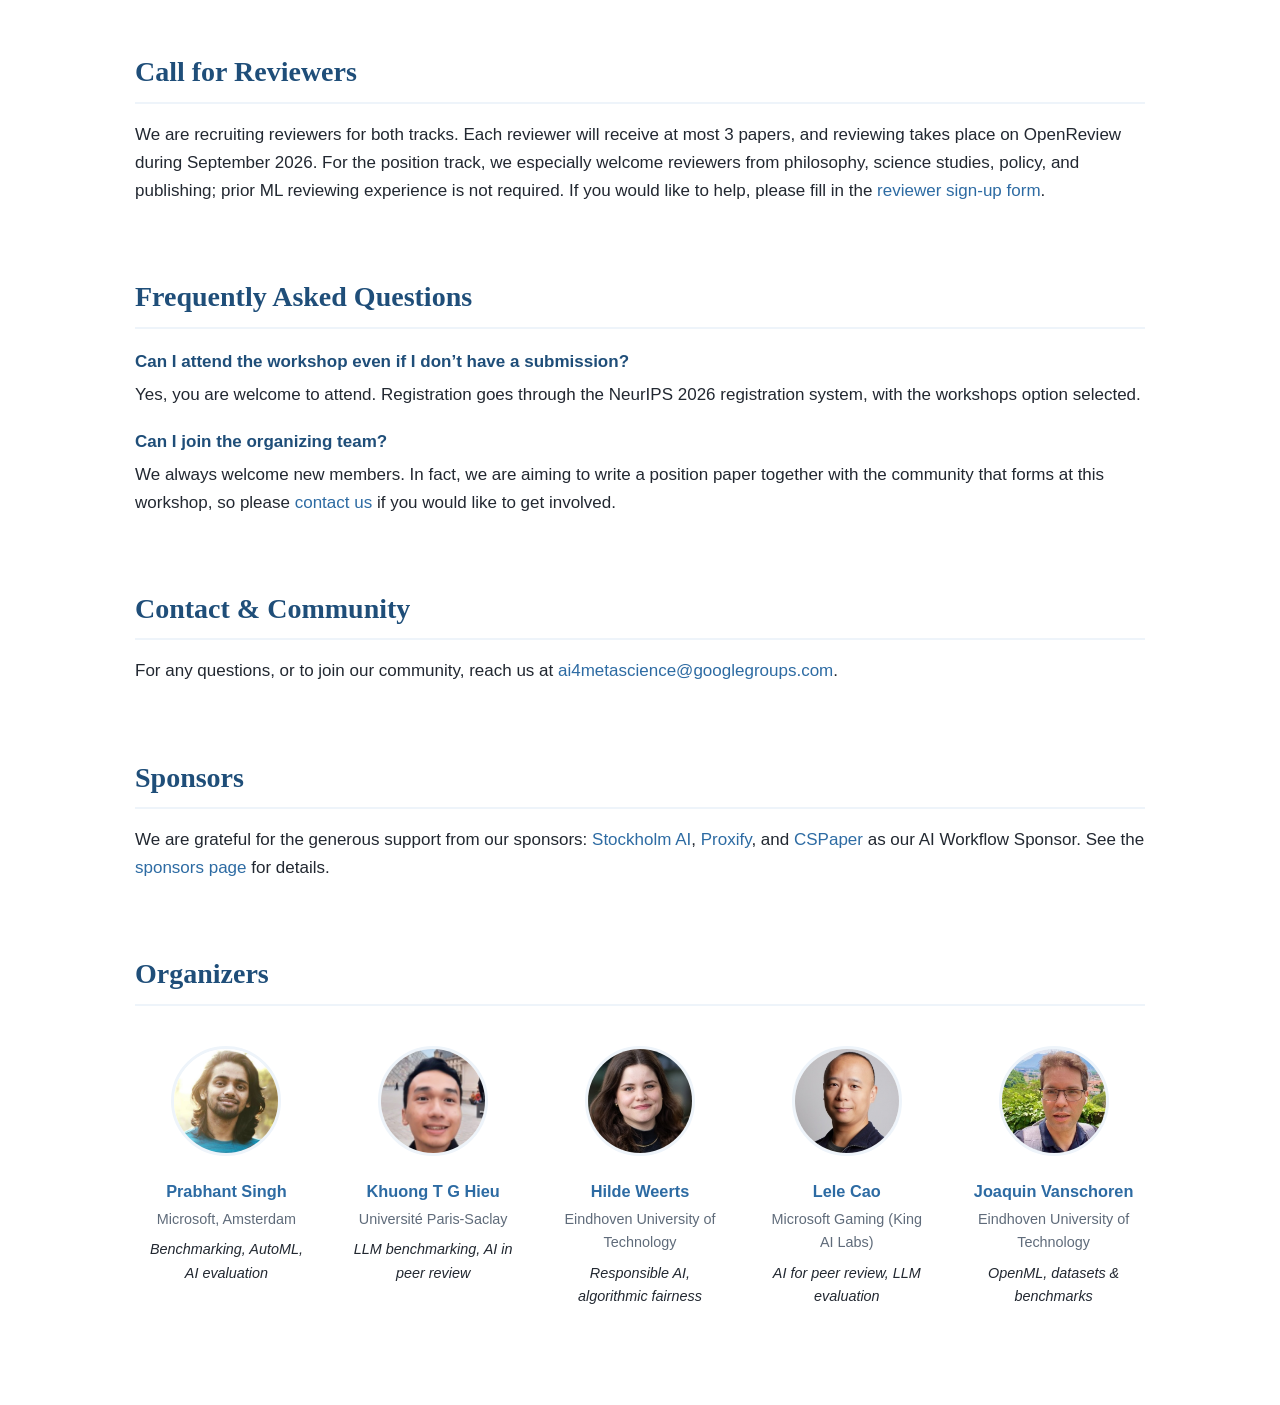
==== commit d01c67b1: "Update workshop location to Palais des congrès, room TBD" ====
--- a/index.html
+++ b/index.html
@@ -24,7 +24,7 @@
     "eventStatus": "https://schema.org/EventScheduled",
     "location": {
       "@type": "Place",
-      "name": "NeurIPS 2026",
+      "name": "Palais des congrès (room TBD)",
       "address": {
         "@type": "PostalAddress",
         "addressLocality": "Paris",
@@ -173,7 +173,7 @@
       <tr><td>Paper submission deadline</td><td>August 29, 2026</td><td class="cd"><span class="countdown" data-deadline="2026-08-30T11:59:59Z"></span></td></tr>
       <tr><td>Accept/reject notification</td><td>September 29, 2026</td><td class="cd"><span class="countdown" data-deadline="2026-09-30T11:59:59Z"></span></td></tr>
       <tr><td>Camera-ready deadline</td><td>November 2026 (exact date TBA)</td><td class="cd"></td></tr>
-      <tr><td>Workshop</td><td>Sunday, December 13, 2026 at NeurIPS 2026, Paris</td><td class="cd"><span class="countdown" data-deadline="2026-12-13T08:00:00Z"></span></td></tr>
+      <tr><td>Workshop</td><td>Sunday, December 13, 2026 at Palais des congrès, Paris (room TBD)</td><td class="cd"><span class="countdown" data-deadline="2026-12-13T08:00:00Z"></span></td></tr>
     </tbody>
   </table>
 </section>
--- a/style.css
+++ b/style.css
@@ -103,30 +103,39 @@
 }
 
 /* ---------- Sponsors ---------- */
-.sponsor-tier { margin: 1.4rem 0 2rem; }
-.sponsor-tier h3 {
-  font-family: var(--display-font); font-size: 1.2rem; font-weight: normal;
-  font-style: italic; color: var(--accent); margin: 0 0 0.9rem;
-}
-.sponsor-grid { display: flex; flex-wrap: wrap; gap: 1.1rem; }
+/* a quiet logo strip: centred, optically balanced, hairline dividers, no tiles */
+.sponsor-tier { margin: 2.4rem 0 2.8rem; }
+.section .sponsor-tier h3 {
+  display: flex; align-items: center; gap: 1.1rem;
+  margin: 0 0 1.6rem; font-size: .74rem; font-weight: 600;
+  letter-spacing: .18em; text-transform: uppercase; color: var(--muted);
+}
+.section .sponsor-tier h3::before, .section .sponsor-tier h3::after { content: ""; flex: 1; border-top: 1px solid var(--border); }
+.sponsor-grid { display: flex; justify-content: center; align-items: stretch; flex-wrap: wrap; row-gap: 2rem; margin: 1.8rem 0; }
 .sponsor-card {
   display: flex; flex-direction: column; align-items: center; justify-content: center;
-  width: 230px; padding: 1.1rem; border: 1px solid var(--border); border-radius: 10px;
-  background: var(--bg); transition: transform .15s ease, box-shadow .15s ease;
-}
-.sponsor-card:hover { transform: translateY(-2px); box-shadow: 0 4px 14px rgba(31,78,121,.13); text-decoration: none; }
-.sponsor-logo {
-  height: 96px; width: 100%; display: flex; align-items: center; justify-content: center;
-  margin-bottom: .7rem; border-radius: 8px;
-}
-.sponsor-logo img { max-height: 84px; max-width: 180px; border-radius: 6px; }
-/* the Stockholm AI mark is supplied for dark backgrounds, so it gets a dark tile */
-.sponsor-logo.on-dark { background: var(--hero-grad-a); padding: .5rem; }
-.sponsor-wordmark {
-  font-family: var(--display-font); font-size: 1.45rem; color: var(--accent); text-align: center;
-}
-.sponsor-name { font-weight: 600; color: var(--text); }
-.sponsor-note { display: block; font-weight: 400; font-size: .86rem; color: var(--muted); text-align: center; }
+  padding: 0 2.6rem; transition: opacity .2s ease;
+}
+.sponsor-card + .sponsor-card { border-left: 1px solid var(--border); }
+.sponsor-card:hover { opacity: .65; text-decoration: none; }
+.sponsor-logo { height: 84px; display: flex; align-items: center; }
+/* per-logo heights (set inline as --h) balance wide wordmarks against stacked marks */
+.sponsor-logo img { height: var(--h, 48px); width: auto; max-width: 220px; }
+/* the sponsors page gives logos more room than the hackathon organizer strip */
+.sponsor-tier .sponsor-logo { height: 124px; }
+.sponsor-tier .sponsor-logo img { max-width: 300px; }
+.sponsor-note {
+  display: block; margin-top: .7rem; font-size: .7rem; font-weight: 600;
+  letter-spacing: .14em; text-transform: uppercase; color: var(--muted); text-align: center;
+}
+@media (max-width: 600px) {
+  .sponsor-grid { flex-direction: column; align-items: center; }
+  .sponsor-card + .sponsor-card { border-left: 0; }
+  /* a short, faint rule between stacked logos */
+  .sponsor-card + .sponsor-card::before {
+    content: ""; width: 56px; border-top: 1px solid var(--border); margin-bottom: 2rem;
+  }
+}
 
 
 /* ---------- Sections ---------- */
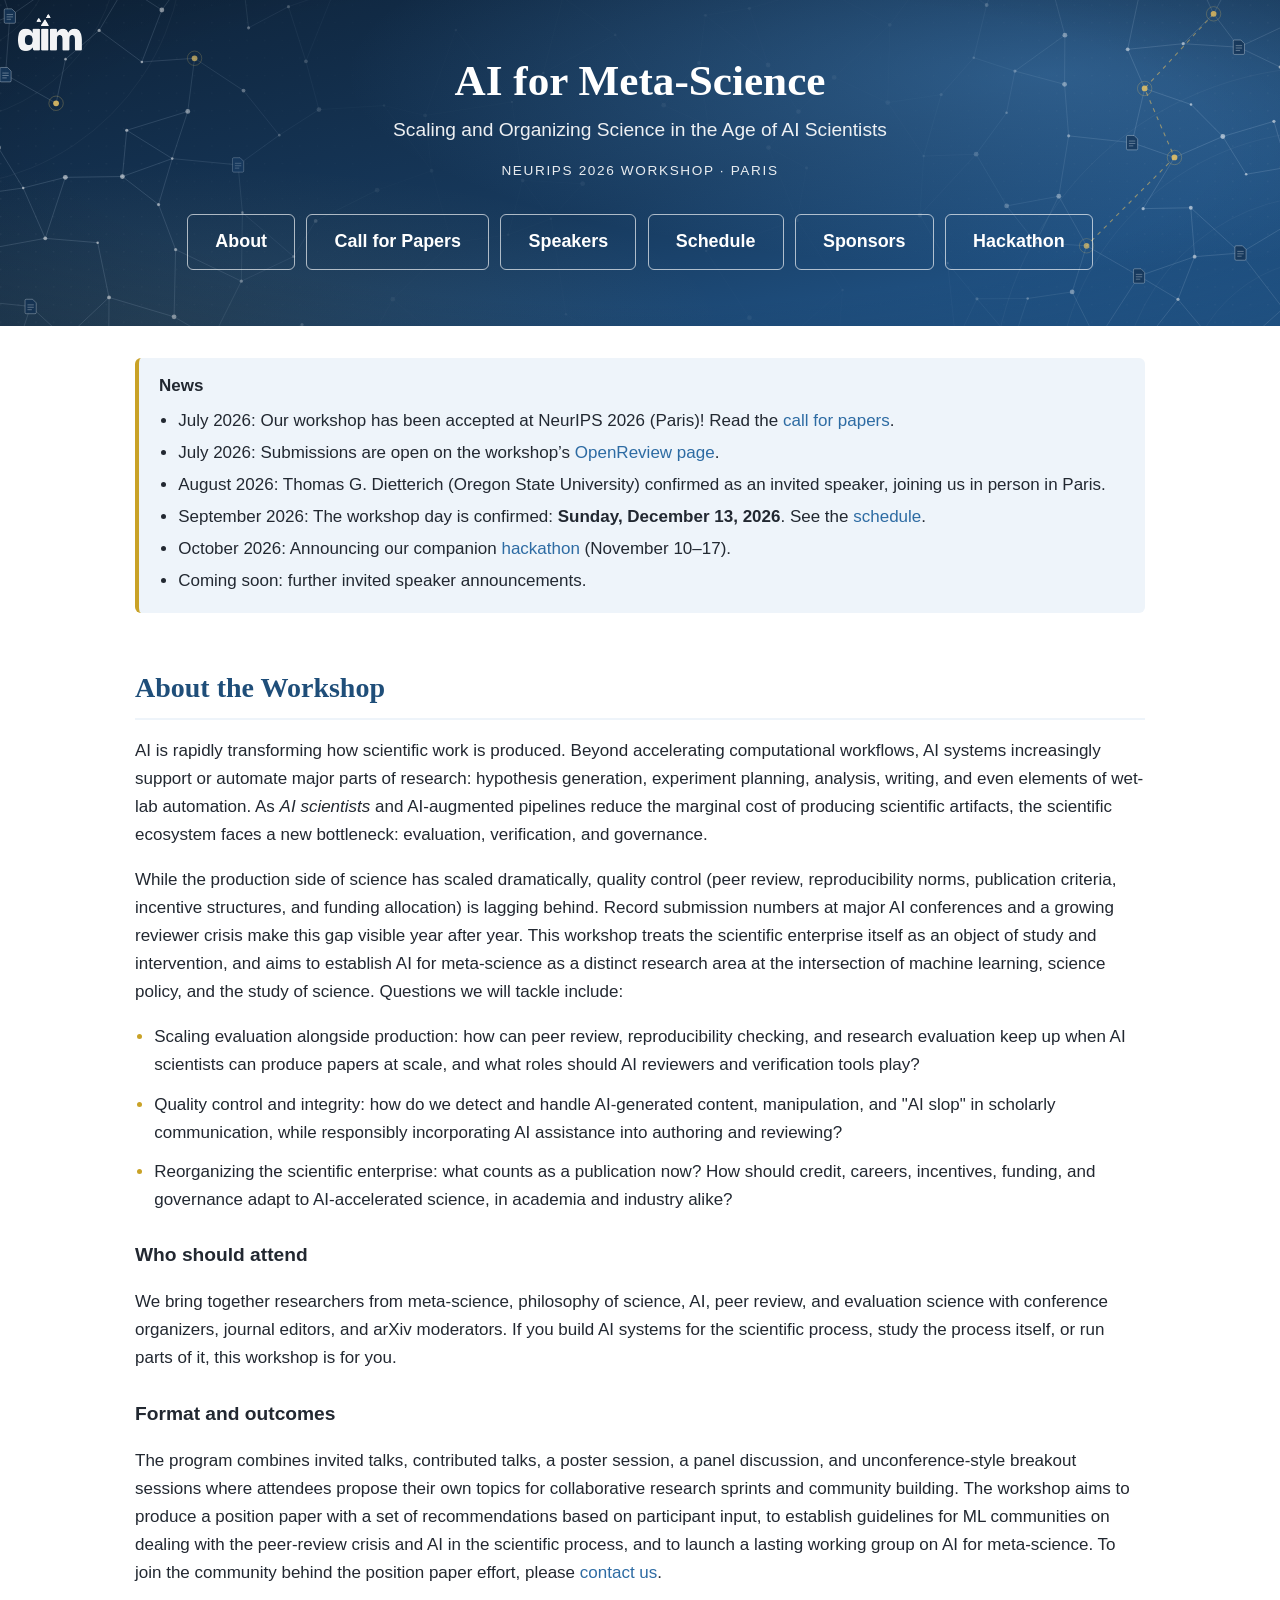
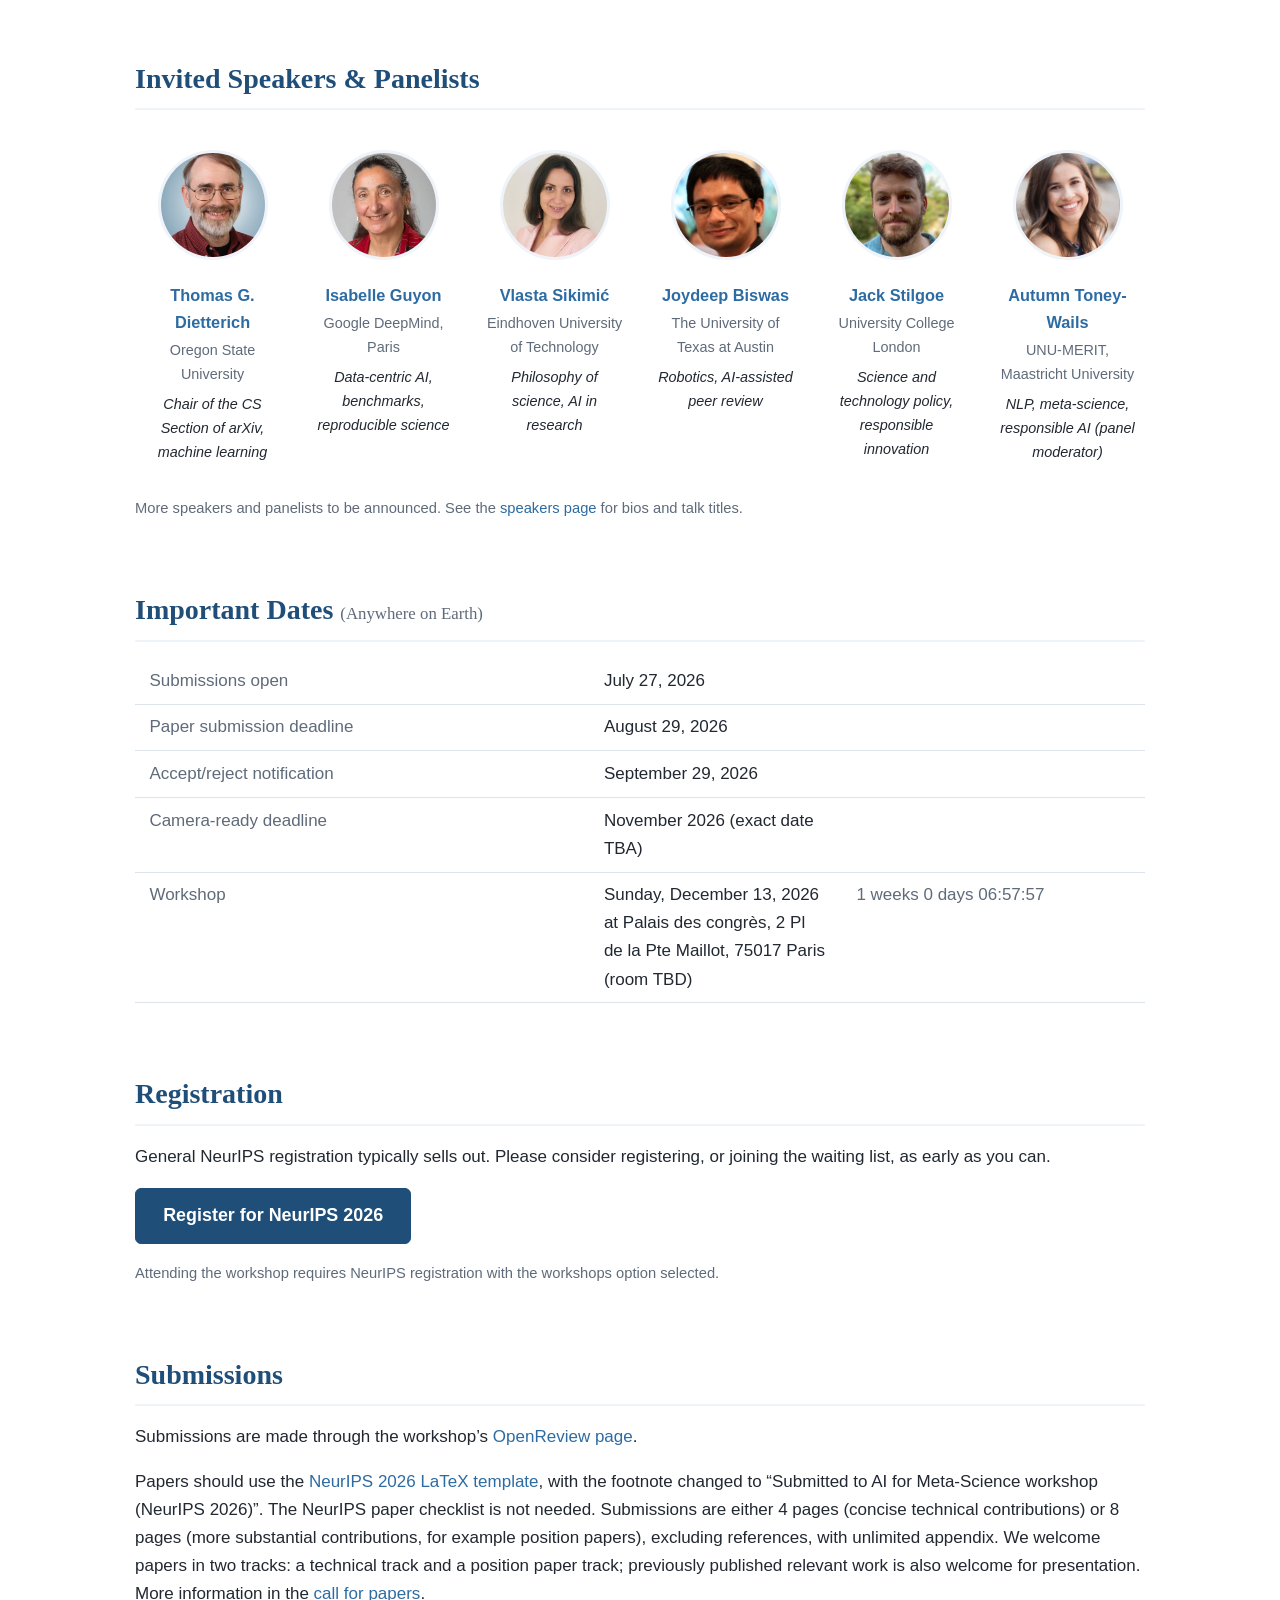
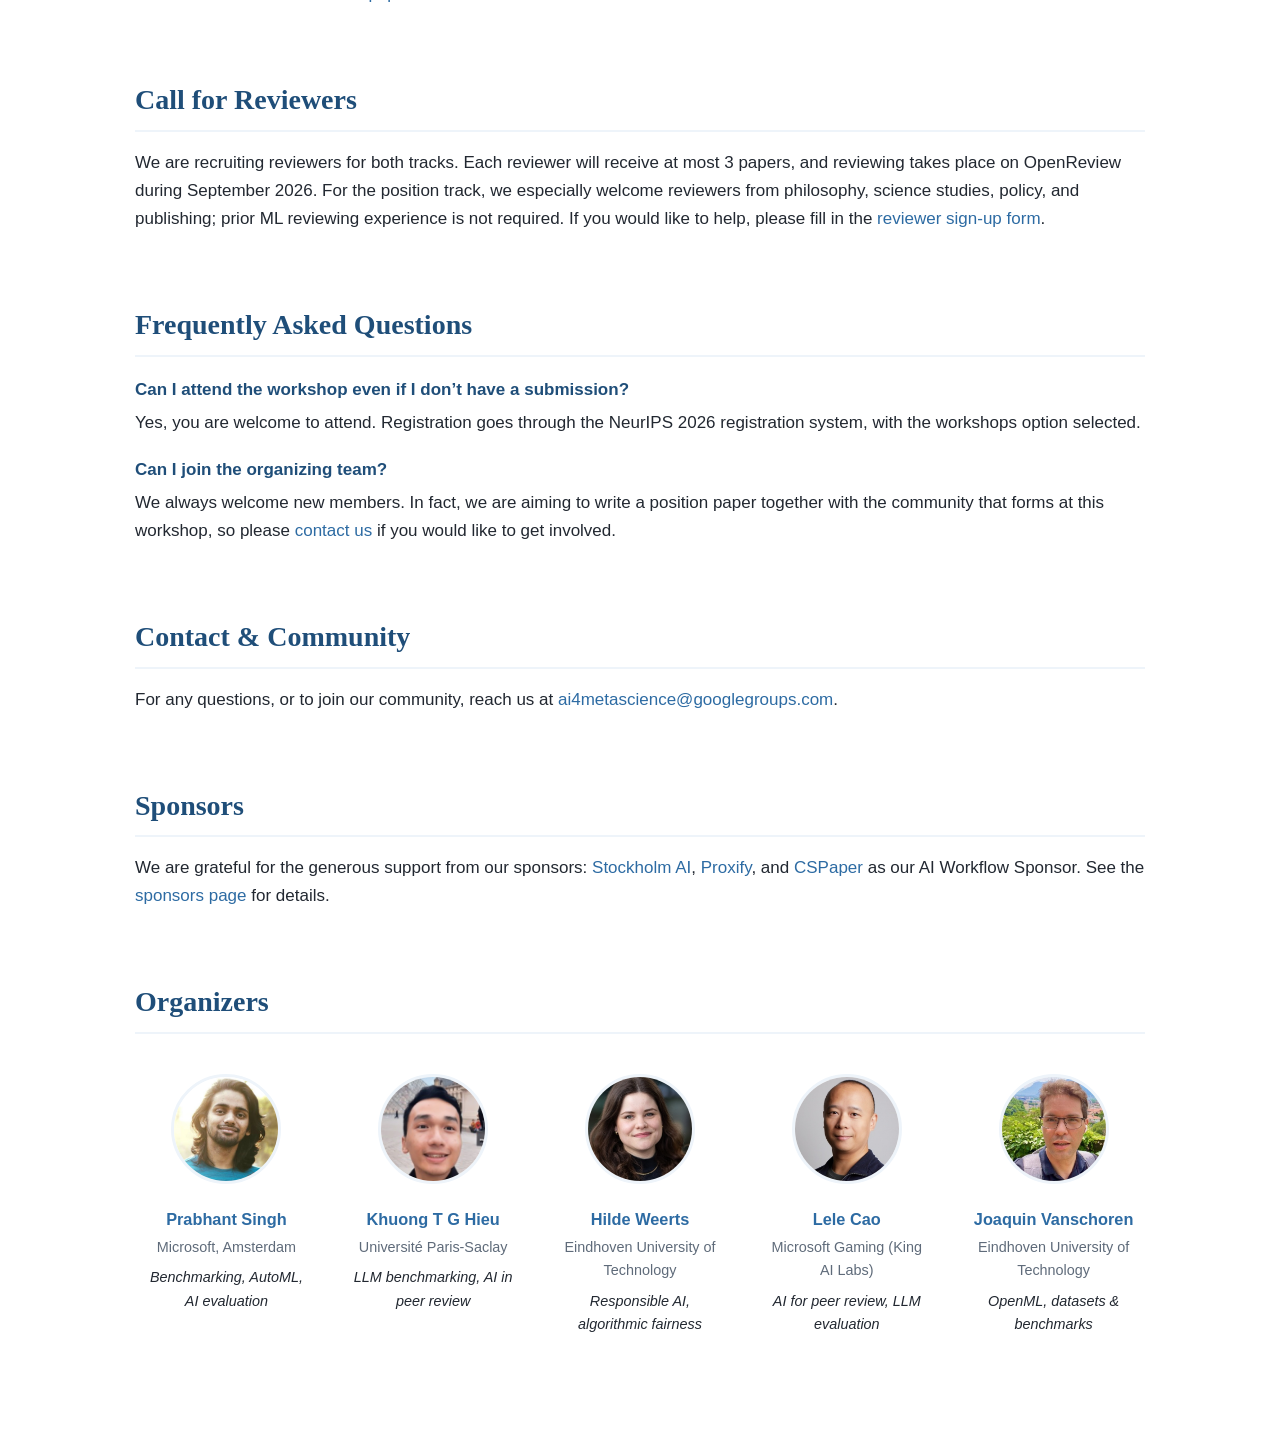
==== commit 24225633: "Add street address (2 Pl de la Pte Maillot, 75017 Paris) to workshop location" ====
--- a/index.html
+++ b/index.html
@@ -27,6 +27,8 @@
       "name": "Palais des congrès (room TBD)",
       "address": {
         "@type": "PostalAddress",
+        "streetAddress": "2 Pl de la Pte Maillot",
+        "postalCode": "75017",
         "addressLocality": "Paris",
         "addressCountry": "FR"
       }
@@ -173,7 +175,7 @@
       <tr><td>Paper submission deadline</td><td>August 29, 2026</td><td class="cd"><span class="countdown" data-deadline="2026-08-30T11:59:59Z"></span></td></tr>
       <tr><td>Accept/reject notification</td><td>September 29, 2026</td><td class="cd"><span class="countdown" data-deadline="2026-09-30T11:59:59Z"></span></td></tr>
       <tr><td>Camera-ready deadline</td><td>November 2026 (exact date TBA)</td><td class="cd"></td></tr>
-      <tr><td>Workshop</td><td>Sunday, December 13, 2026 at Palais des congrès, Paris (room TBD)</td><td class="cd"><span class="countdown" data-deadline="2026-12-13T08:00:00Z"></span></td></tr>
+      <tr><td>Workshop</td><td>Sunday, December 13, 2026 at Palais des congrès, 2 Pl de la Pte Maillot, 75017 Paris (room TBD)</td><td class="cd"><span class="countdown" data-deadline="2026-12-13T08:00:00Z"></span></td></tr>
     </tbody>
   </table>
 </section>
